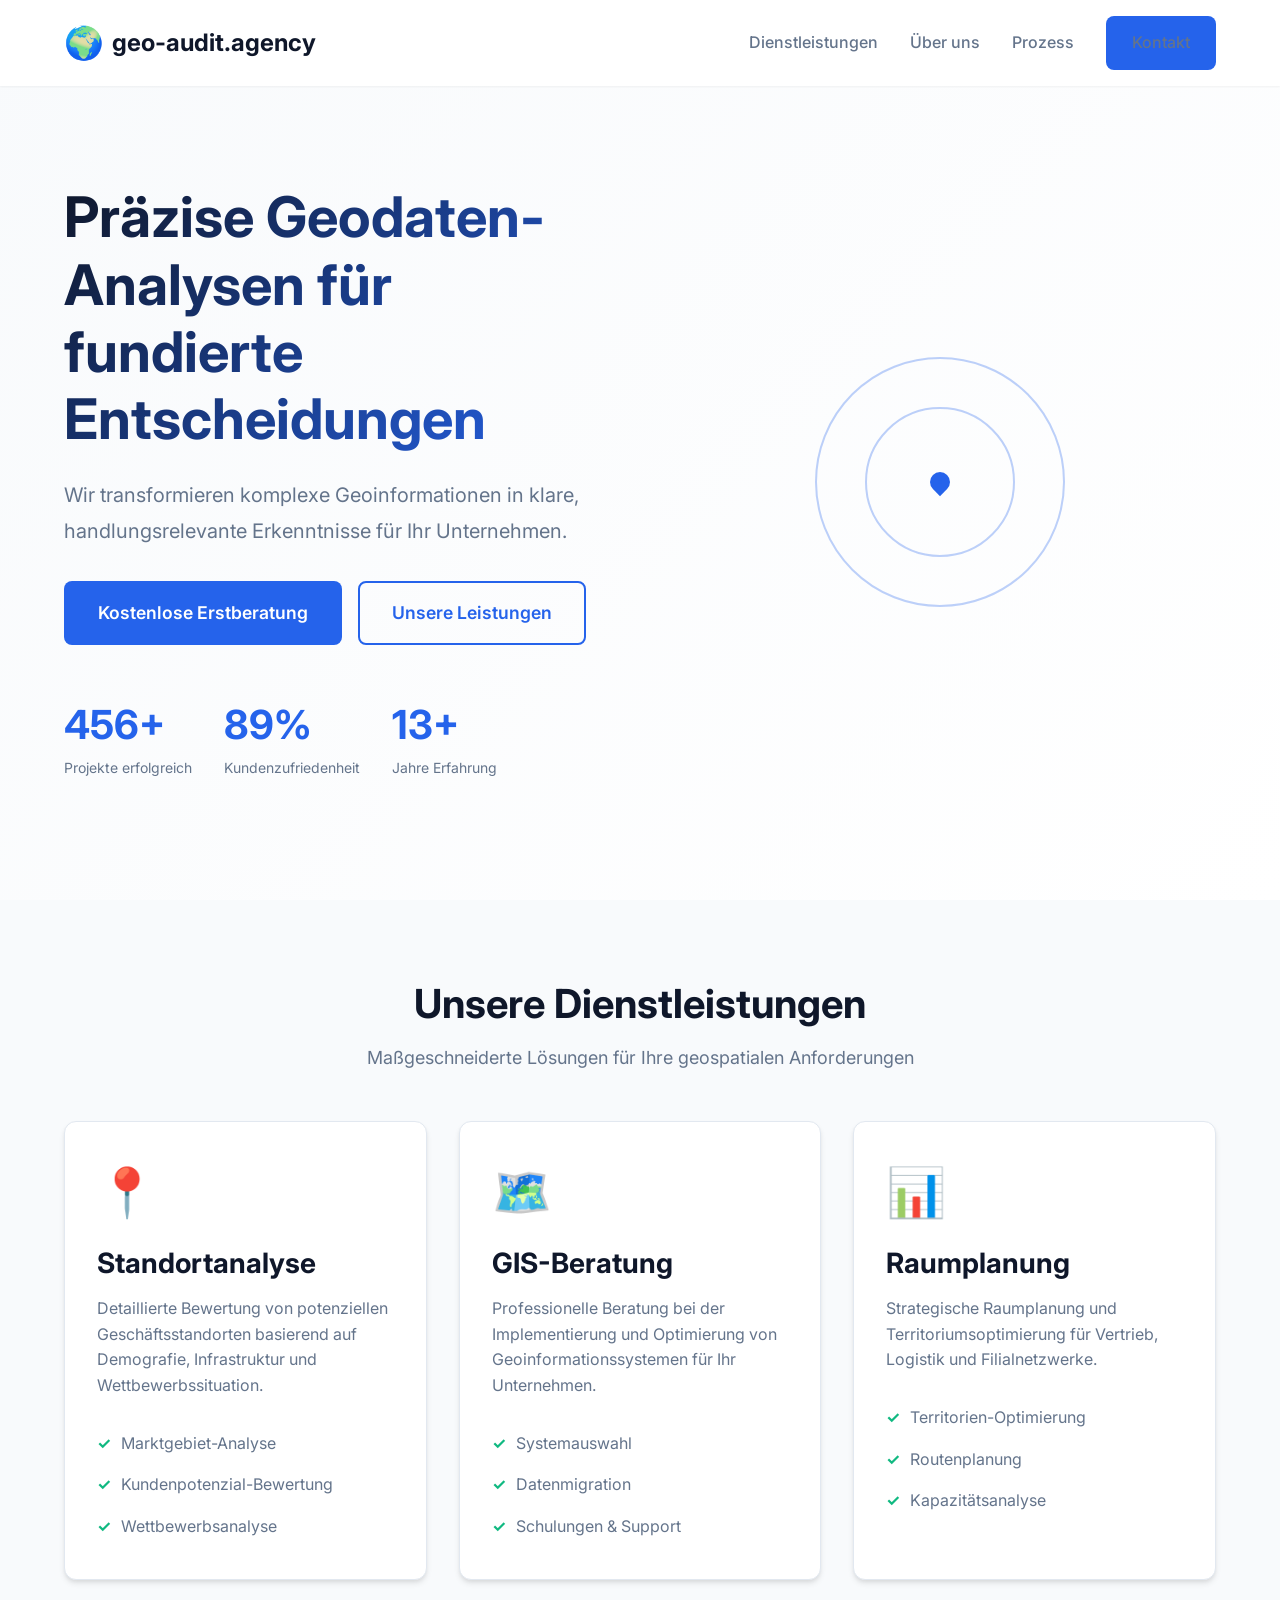
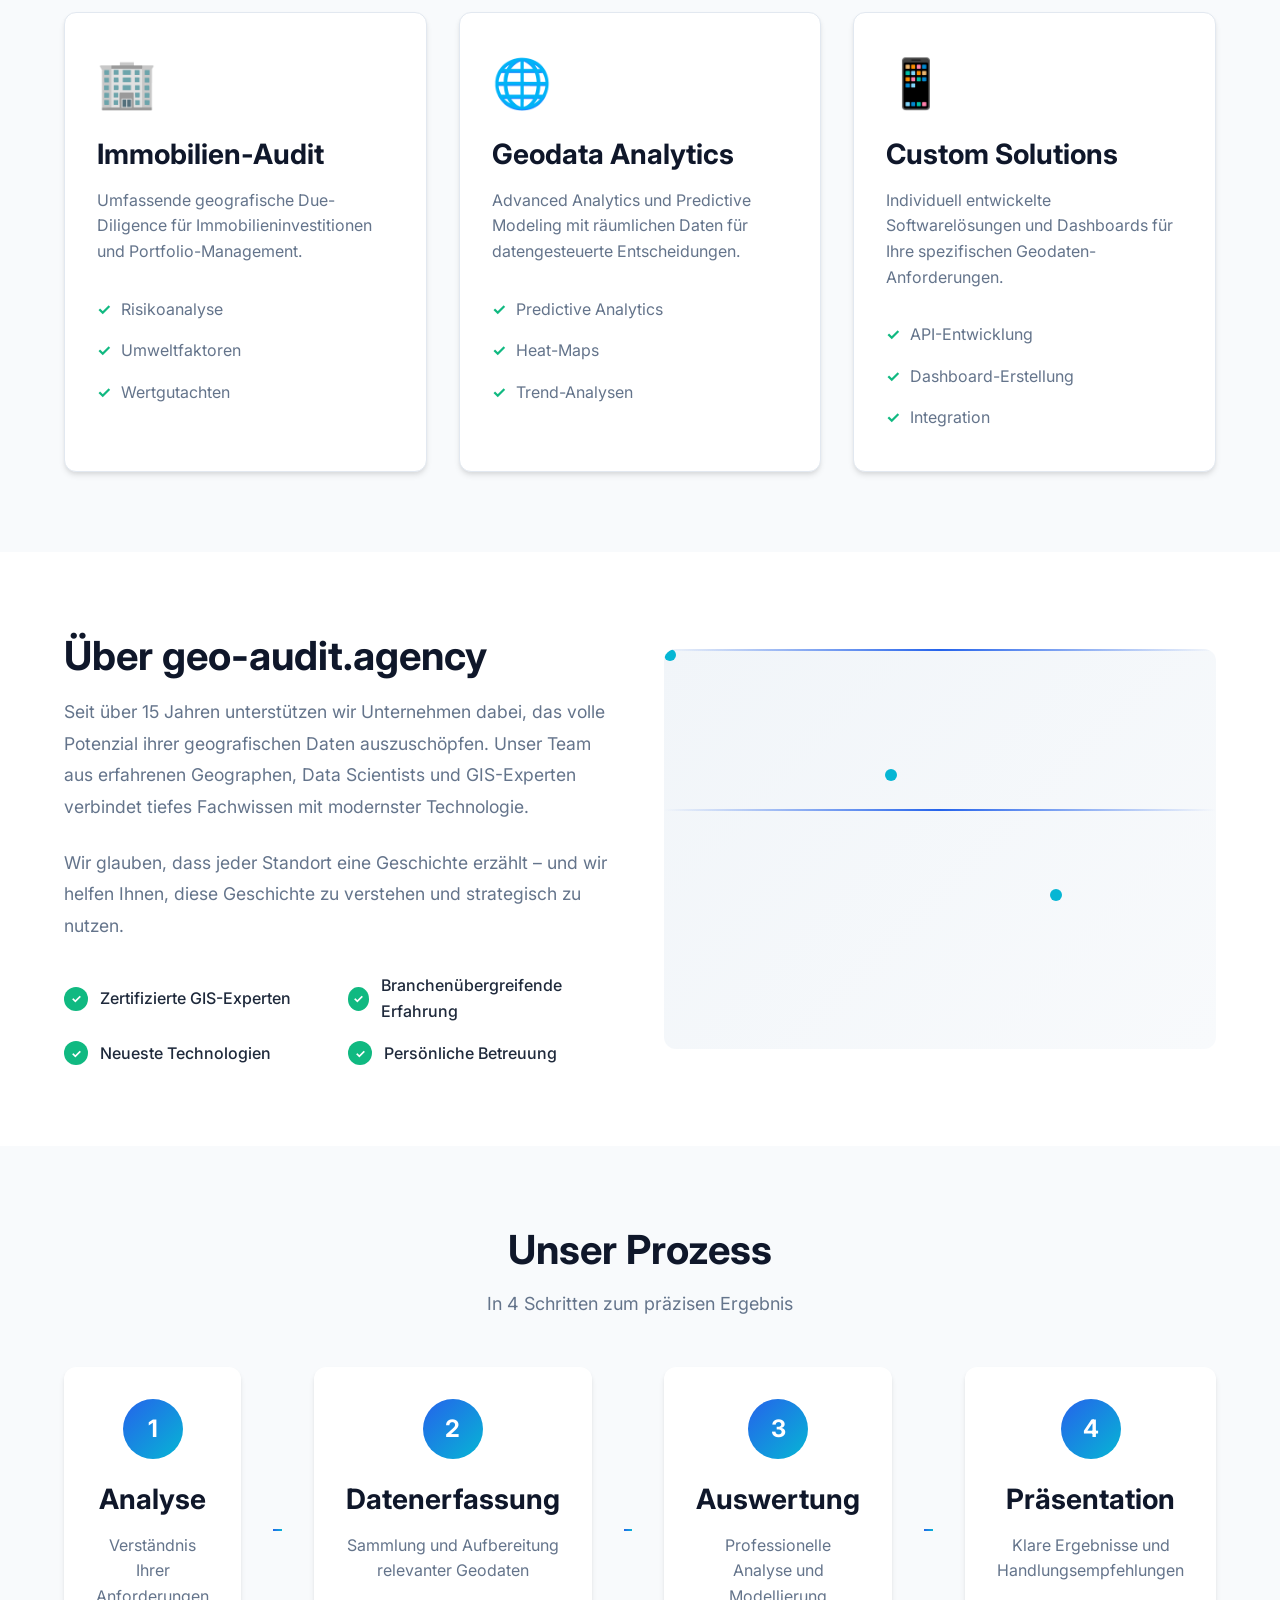
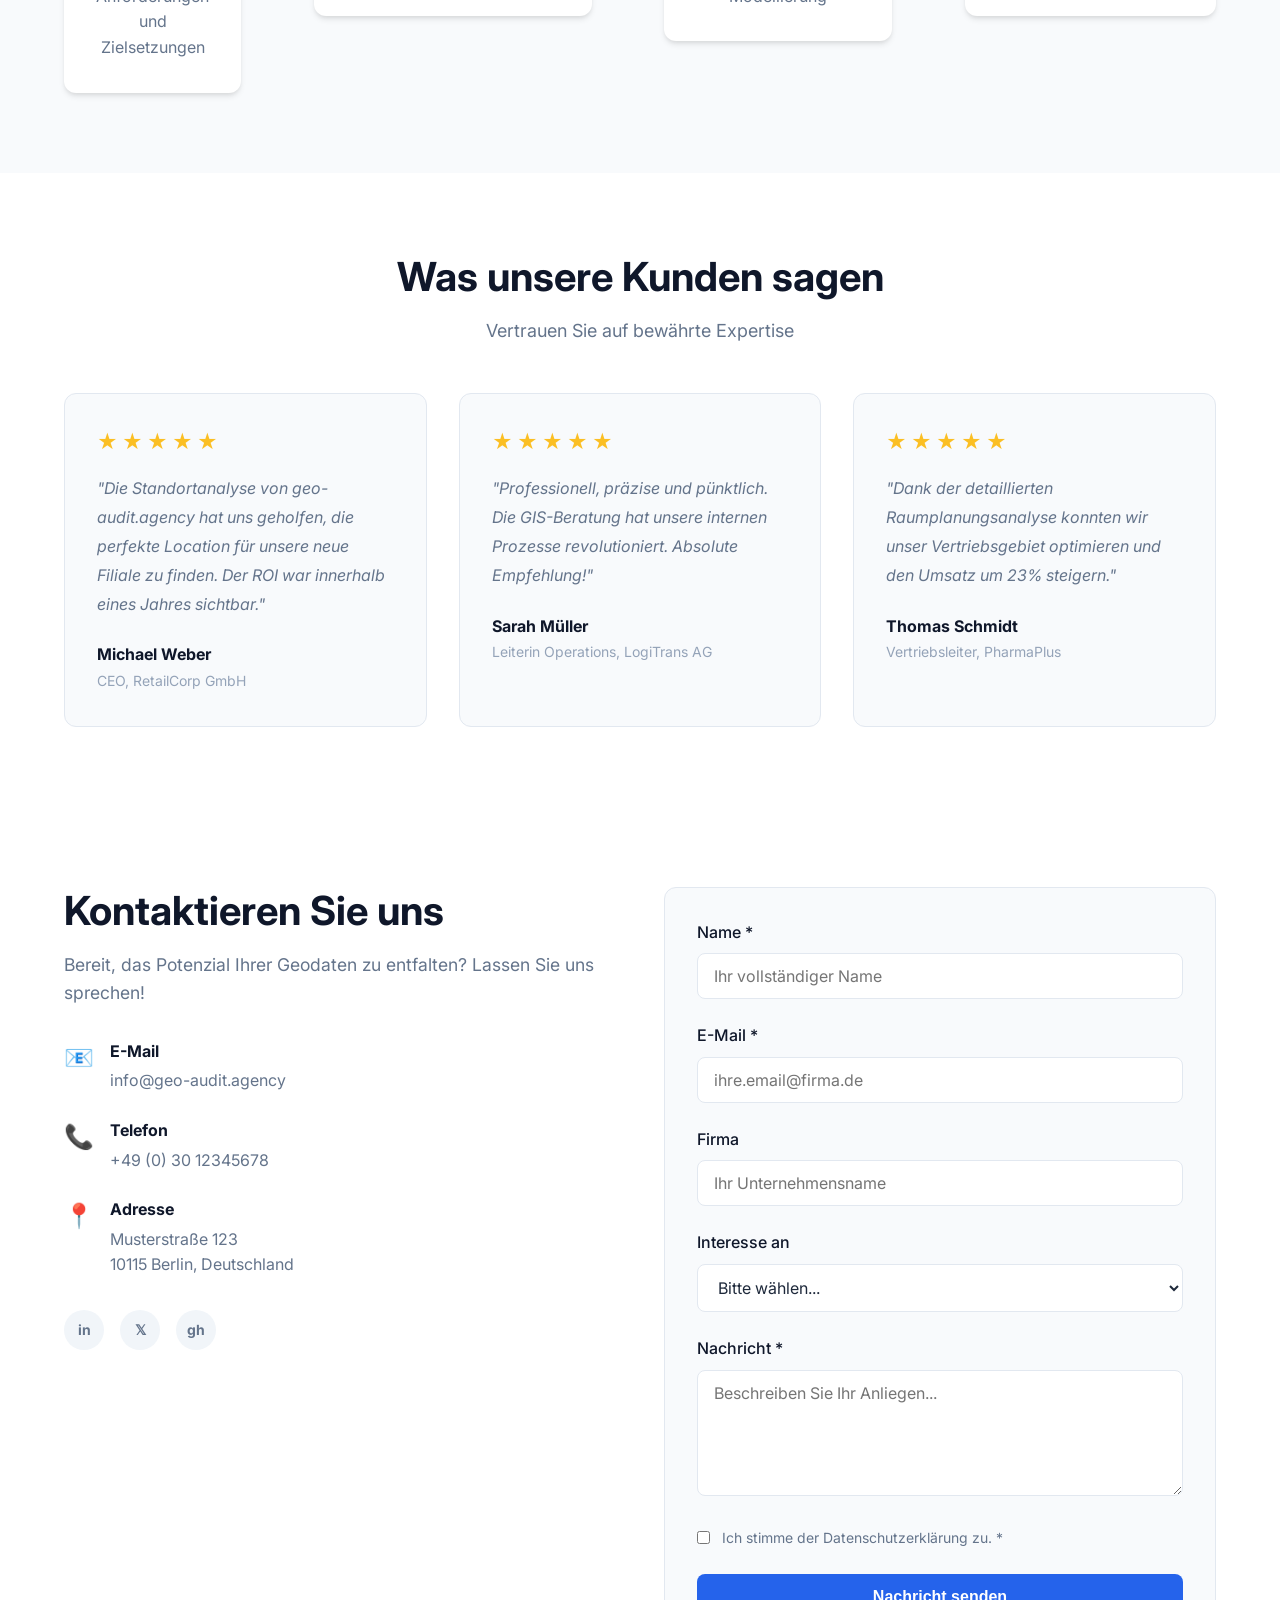
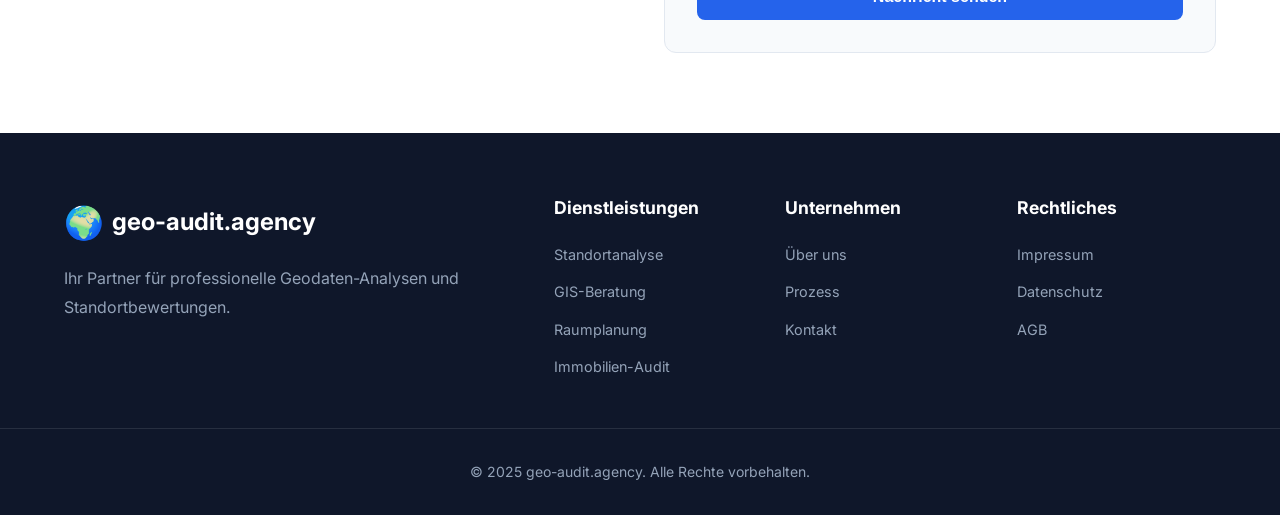
==== index.html @ 19c1c2c3 "**Initial commit for geo-audit.agency website** - Created responsive HTML structure with navigation," ====
<!DOCTYPE html>
<html lang="de">
<head>
    <meta charset="UTF-8">
    <meta name="viewport" content="width=device-width, initial-scale=1.0">
    <meta name="description" content="geo-audit.agency - Professionelle Geodaten-Analysen und Standortbewertungen für Ihr Unternehmen">
    <title>geo-audit.agency | Professionelle Geodaten-Analysen</title>
    <link rel="stylesheet" href="styles.css">
    <link rel="preconnect" href="https://fonts.googleapis.com">
    <link rel="preconnect" href="https://fonts.gstatic.com" crossorigin>
    <link href="https://fonts.googleapis.com/css2?family=Inter:wght@300;400;500;600;700&display=swap" rel="stylesheet">
</head>
<body>
    <!-- Navigation -->
    <nav class="navbar">
        <div class="container nav-container">
            <a href="#" class="logo">
                <span class="logo-icon">🌍</span>
                <span class="logo-text">geo-audit.agency</span>
            </a>
            <ul class="nav-menu">
                <li><a href="#services">Dienstleistungen</a></li>
                <li><a href="#about">Über uns</a></li>
                <li><a href="#process">Prozess</a></li>
                <li><a href="#contact" class="btn-primary">Kontakt</a></li>
            </ul>
            <button class="mobile-menu-btn" aria-label="Menü öffnen">
                <span></span>
                <span></span>
                <span></span>
            </button>
        </div>
    </nav>

    <!-- Hero Section -->
    <section class="hero">
        <div class="container hero-container">
            <div class="hero-content">
                <h1 class="hero-title">Präzise Geodaten-Analysen für fundierte Entscheidungen</h1>
                <p class="hero-subtitle">Wir transformieren komplexe Geoinformationen in klare, handlungsrelevante Erkenntnisse für Ihr Unternehmen.</p>
                <div class="hero-buttons">
                    <a href="#contact" class="btn-primary btn-large">Kostenlose Erstberatung</a>
                    <a href="#services" class="btn-secondary btn-large">Unsere Leistungen</a>
                </div>
                <div class="hero-stats">
                    <div class="stat">
                        <span class="stat-number">500+</span>
                        <span class="stat-label">Projekte erfolgreich</span>
                    </div>
                    <div class="stat">
                        <span class="stat-number">98%</span>
                        <span class="stat-label">Kundenzufriedenheit</span>
                    </div>
                    <div class="stat">
                        <span class="stat-number">15+</span>
                        <span class="stat-label">Jahre Erfahrung</span>
                    </div>
                </div>
            </div>
            <div class="hero-image">
                <div class="map-visual">
                    <div class="map-pin"></div>
                    <div class="map-ring"></div>
                    <div class="map-ring ring-2"></div>
                    <div class="map-ring ring-3"></div>
                </div>
            </div>
        </div>
    </section>

    <!-- Services Section -->
    <section id="services" class="services">
        <div class="container">
            <div class="section-header">
                <h2 class="section-title">Unsere Dienstleistungen</h2>
                <p class="section-subtitle">Maßgeschneiderte Lösungen für Ihre geospatialen Anforderungen</p>
            </div>
            <div class="services-grid">
                <div class="service-card">
                    <div class="service-icon">📍</div>
                    <h3>Standortanalyse</h3>
                    <p>Detaillierte Bewertung von potenziellen Geschäftsstandorten basierend auf Demografie, Infrastruktur und Wettbewerbssituation.</p>
                    <ul class="service-features">
                        <li>Marktgebiet-Analyse</li>
                        <li>Kundenpotenzial-Bewertung</li>
                        <li>Wettbewerbsanalyse</li>
                    </ul>
                </div>
                <div class="service-card">
                    <div class="service-icon">🗺️</div>
                    <h3>GIS-Beratung</h3>
                    <p>Professionelle Beratung bei der Implementierung und Optimierung von Geoinformationssystemen für Ihr Unternehmen.</p>
                    <ul class="service-features">
                        <li>Systemauswahl</li>
                        <li>Datenmigration</li>
                        <li>Schulungen & Support</li>
                    </ul>
                </div>
                <div class="service-card">
                    <div class="service-icon">📊</div>
                    <h3>Raumplanung</h3>
                    <p>Strategische Raumplanung und Territoriumsoptimierung für Vertrieb, Logistik und Filialnetzwerke.</p>
                    <ul class="service-features">
                        <li>Territorien-Optimierung</li>
                        <li>Routenplanung</li>
                        <li>Kapazitätsanalyse</li>
                    </ul>
                </div>
                <div class="service-card">
                    <div class="service-icon">🏢</div>
                    <h3>Immobilien-Audit</h3>
                    <p>Umfassende geografische Due-Diligence für Immobilieninvestitionen und Portfolio-Management.</p>
                    <ul class="service-features">
                        <li>Risikoanalyse</li>
                        <li>Umweltfaktoren</li>
                        <li>Wertgutachten</li>
                    </ul>
                </div>
                <div class="service-card">
                    <div class="service-icon">🌐</div>
                    <h3>Geodata Analytics</h3>
                    <p>Advanced Analytics und Predictive Modeling mit räumlichen Daten für datengesteuerte Entscheidungen.</p>
                    <ul class="service-features">
                        <li>Predictive Analytics</li>
                        <li>Heat-Maps</li>
                        <li>Trend-Analysen</li>
                    </ul>
                </div>
                <div class="service-card">
                    <div class="service-icon">📱</div>
                    <h3>Custom Solutions</h3>
                    <p>Individuell entwickelte Softwarelösungen und Dashboards für Ihre spezifischen Geodaten-Anforderungen.</p>
                    <ul class="service-features">
                        <li>API-Entwicklung</li>
                        <li>Dashboard-Erstellung</li>
                        <li>Integration</li>
                    </ul>
                </div>
            </div>
        </div>
    </section>

    <!-- About Section -->
    <section id="about" class="about">
        <div class="container about-container">
            <div class="about-content">
                <h2 class="section-title">Über geo-audit.agency</h2>
                <p class="about-text">Seit über 15 Jahren unterstützen wir Unternehmen dabei, das volle Potenzial ihrer geografischen Daten auszuschöpfen. Unser Team aus erfahrenen Geographen, Data Scientists und GIS-Experten verbindet tiefes Fachwissen mit modernster Technologie.</p>
                <p class="about-text">Wir glauben, dass jeder Standort eine Geschichte erzählt – und wir helfen Ihnen, diese Geschichte zu verstehen und strategisch zu nutzen.</p>
                <div class="about-highlights">
                    <div class="highlight">
                        <span class="highlight-icon">✓</span>
                        <span>Zertifizierte GIS-Experten</span>
                    </div>
                    <div class="highlight">
                        <span class="highlight-icon">✓</span>
                        <span>Branchenübergreifende Erfahrung</span>
                    </div>
                    <div class="highlight">
                        <span class="highlight-icon">✓</span>
                        <span>Neueste Technologien</span>
                    </div>
                    <div class="highlight">
                        <span class="highlight-icon">✓</span>
                        <span>Persönliche Betreuung</span>
                    </div>
                </div>
            </div>
            <div class="about-image">
                <div class="about-visual">
                    <div class="data-layer"></div>
                    <div class="data-layer layer-2"></div>
                    <div class="data-point"></div>
                    <div class="data-point point-2"></div>
                    <div class="data-point point-3"></div>
                </div>
            </div>
        </div>
    </section>

    <!-- Process Section -->
    <section id="process" class="process">
        <div class="container">
            <div class="section-header">
                <h2 class="section-title">Unser Prozess</h2>
                <p class="section-subtitle">In 4 Schritten zum präzisen Ergebnis</p>
            </div>
            <div class="process-timeline">
                <div class="process-step">
                    <div class="step-number">1</div>
                    <h3>Analyse</h3>
                    <p>Verständnis Ihrer Anforderungen und Zielsetzungen</p>
                </div>
                <div class="process-connector"></div>
                <div class="process-step">
                    <div class="step-number">2</div>
                    <h3>Datenerfassung</h3>
                    <p>Sammlung und Aufbereitung relevanter Geodaten</p>
                </div>
                <div class="process-connector"></div>
                <div class="process-step">
                    <div class="step-number">3</div>
                    <h3>Auswertung</h3>
                    <p>Professionelle Analyse und Modellierung</p>
                </div>
                <div class="process-connector"></div>
                <div class="process-step">
                    <div class="step-number">4</div>
                    <h3>Präsentation</h3>
                    <p>Klare Ergebnisse und Handlungsempfehlungen</p>
                </div>
            </div>
        </div>
    </section>

    <!-- Testimonials Section -->
    <section class="testimonials">
        <div class="container">
            <div class="section-header">
                <h2 class="section-title">Was unsere Kunden sagen</h2>
                <p class="section-subtitle">Vertrauen Sie auf bewährte Expertise</p>
            </div>
            <div class="testimonials-grid">
                <div class="testimonial-card">
                    <div class="testimonial-rating">★★★★★</div>
                    <p class="testimonial-text">"Die Standortanalyse von geo-audit.agency hat uns geholfen, die perfekte Location für unsere neue Filiale zu finden. Der ROI war innerhalb eines Jahres sichtbar."</p>
                    <div class="testimonial-author">
                        <div class="author-info">
                            <strong>Michael Weber</strong>
                            <span>CEO, RetailCorp GmbH</span>
                        </div>
                    </div>
                </div>
                <div class="testimonial-card">
                    <div class="testimonial-rating">★★★★★</div>
                    <p class="testimonial-text">"Professionell, präzise und pünktlich. Die GIS-Beratung hat unsere internen Prozesse revolutioniert. Absolute Empfehlung!"</p>
                    <div class="testimonial-author">
                        <div class="author-info">
                            <strong>Sarah Müller</strong>
                            <span>Leiterin Operations, LogiTrans AG</span>
                        </div>
                    </div>
                </div>
                <div class="testimonial-card">
                    <div class="testimonial-rating">★★★★★</div>
                    <p class="testimonial-text">"Dank der detaillierten Raumplanungsanalyse konnten wir unser Vertriebsgebiet optimieren und den Umsatz um 23% steigern."</p>
                    <div class="testimonial-author">
                        <div class="author-info">
                            <strong>Thomas Schmidt</strong>
                            <span>Vertriebsleiter, PharmaPlus</span>
                        </div>
                    </div>
                </div>
            </div>
        </div>
    </section>

    <!-- Contact Section -->
    <section id="contact" class="contact">
        <div class="container contact-container">
            <div class="contact-info">
                <h2 class="section-title">Kontaktieren Sie uns</h2>
                <p class="contact-intro">Bereit, das Potenzial Ihrer Geodaten zu entfalten? Lassen Sie uns sprechen!</p>
                <div class="contact-details">
                    <div class="contact-item">
                        <span class="contact-icon">📧</span>
                        <div>
                            <strong>E-Mail</strong>
                            <p>info@geo-audit.agency</p>
                        </div>
                    </div>
                    <div class="contact-item">
                        <span class="contact-icon">📞</span>
                        <div>
                            <strong>Telefon</strong>
                            <p>+49 (0) 30 12345678</p>
                        </div>
                    </div>
                    <div class="contact-item">
                        <span class="contact-icon">📍</span>
                        <div>
                            <strong>Adresse</strong>
                            <p>Musterstraße 123<br>10115 Berlin, Deutschland</p>
                        </div>
                    </div>
                </div>
                <div class="social-links">
                    <a href="#" class="social-link" aria-label="LinkedIn">in</a>
                    <a href="#" class="social-link" aria-label="X/Twitter">𝕏</a>
                    <a href="#" class="social-link" aria-label="GitHub">gh</a>
                </div>
            </div>
            <form class="contact-form" id="contactForm">
                <div class="form-group">
                    <label for="name">Name *</label>
                    <input type="text" id="name" name="name" required placeholder="Ihr vollständiger Name">
                </div>
                <div class="form-group">
                    <label for="email">E-Mail *</label>
                    <input type="email" id="email" name="email" required placeholder="ihre.email@firma.de">
                </div>
                <div class="form-group">
                    <label for="company">Firma</label>
                    <input type="text" id="company" name="company" placeholder="Ihr Unternehmensname">
                </div>
                <div class="form-group">
                    <label for="service">Interesse an</label>
                    <select id="service" name="service">
                        <option value="">Bitte wählen...</option>
                        <option value="standortanalyse">Standortanalyse</option>
                        <option value="gis-beratung">GIS-Beratung</option>
                        <option value="raumplanung">Raumplanung</option>
                        <option value="immobilien-audit">Immobilien-Audit</option>
                        <option value="geodata-analytics">Geodata Analytics</option>
                        <option value="custom-solutions">Custom Solutions</option>
                        <option value="sonstiges">Sonstiges</option>
                    </select>
                </div>
                <div class="form-group">
                    <label for="message">Nachricht *</label>
                    <textarea id="message" name="message" rows="5" required placeholder="Beschreiben Sie Ihr Anliegen..."></textarea>
                </div>
                <div class="form-group checkbox-group">
                    <input type="checkbox" id="privacy" name="privacy" required>
                    <label for="privacy">Ich stimme der Datenschutzerklärung zu. *</label>
                </div>
                <button type="submit" class="btn-primary btn-full">Nachricht senden</button>
            </form>
        </div>
    </section>

    <!-- Footer -->
    <footer class="footer">
        <div class="container footer-container">
            <div class="footer-brand">
                <a href="#" class="logo">
                    <span class="logo-icon">🌍</span>
                    <span class="logo-text">geo-audit.agency</span>
                </a>
                <p>Ihr Partner für professionelle Geodaten-Analysen und Standortbewertungen.</p>
            </div>
            <div class="footer-links">
                <div class="footer-column">
                    <h4>Dienstleistungen</h4>
                    <ul>
                        <li><a href="#services">Standortanalyse</a></li>
                        <li><a href="#services">GIS-Beratung</a></li>
                        <li><a href="#services">Raumplanung</a></li>
                        <li><a href="#services">Immobilien-Audit</a></li>
                    </ul>
                </div>
                <div class="footer-column">
                    <h4>Unternehmen</h4>
                    <ul>
                        <li><a href="#about">Über uns</a></li>
                        <li><a href="#process">Prozess</a></li>
                        <li><a href="#contact">Kontakt</a></li>
                    </ul>
                </div>
                <div class="footer-column">
                    <h4>Rechtliches</h4>
                    <ul>
                        <li><a href="#">Impressum</a></li>
                        <li><a href="#">Datenschutz</a></li>
                        <li><a href="#">AGB</a></li>
                    </ul>
                </div>
            </div>
        </div>
        <div class="footer-bottom">
            <div class="container">
                <p>&copy; 2025 geo-audit.agency. Alle Rechte vorbehalten.</p>
            </div>
        </div>
    </footer>

    <script src="script.js"></script>
</body>
</html>
---- styles.css ----
/* CSS Variables */
:root {
    --primary-color: #2563eb;
    --primary-dark: #1d4ed8;
    --secondary-color: #0f172a;
    --accent-color: #06b6d4;
    --text-primary: #1e293b;
    --text-secondary: #64748b;
    --text-light: #94a3b8;
    --bg-primary: #ffffff;
    --bg-secondary: #f8fafc;
    --bg-tertiary: #f1f5f9;
    --border-color: #e2e8f0;
    --success-color: #10b981;
    --shadow-sm: 0 1px 2px 0 rgba(0, 0, 0, 0.05);
    --shadow-md: 0 4px 6px -1px rgba(0, 0, 0, 0.1), 0 2px 4px -1px rgba(0, 0, 0, 0.06);
    --shadow-lg: 0 10px 15px -3px rgba(0, 0, 0, 0.1), 0 4px 6px -2px rgba(0, 0, 0, 0.05);
    --shadow-xl: 0 20px 25px -5px rgba(0, 0, 0, 0.1), 0 10px 10px -5px rgba(0, 0, 0, 0.04);
    --radius-sm: 0.375rem;
    --radius-md: 0.5rem;
    --radius-lg: 0.75rem;
    --radius-xl: 1rem;
    --transition: all 0.3s ease;
}

/* Reset & Base Styles */
* {
    margin: 0;
    padding: 0;
    box-sizing: border-box;
}

html {
    scroll-behavior: smooth;
}

body {
    font-family: 'Inter', -apple-system, BlinkMacSystemFont, 'Segoe UI', Roboto, sans-serif;
    line-height: 1.6;
    color: var(--text-primary);
    background-color: var(--bg-primary);
    overflow-x: hidden;
}

.container {
    max-width: 1200px;
    margin: 0 auto;
    padding: 0 1.5rem;
}

img {
    max-width: 100%;
    height: auto;
    display: block;
}

a {
    text-decoration: none;
    color: inherit;
    transition: var(--transition);
}

ul {
    list-style: none;
}

/* Typography */
h1, h2, h3, h4, h5, h6 {
    font-weight: 700;
    line-height: 1.2;
    color: var(--secondary-color);
}

h1 { font-size: 2.5rem; }
h2 { font-size: 2rem; }
h3 { font-size: 1.5rem; }
h4 { font-size: 1.25rem; }

@media (min-width: 768px) {
    h1 { font-size: 3.5rem; }
    h2 { font-size: 2.5rem; }
    h3 { font-size: 1.75rem; }
}

/* Buttons */
.btn-primary, .btn-secondary {
    display: inline-block;
    padding: 0.75rem 1.5rem;
    border-radius: var(--radius-md);
    font-weight: 600;
    font-size: 1rem;
    cursor: pointer;
    transition: var(--transition);
    border: 2px solid transparent;
    text-align: center;
}

.btn-primary {
    background-color: var(--primary-color);
    color: white;
}

.btn-primary:hover {
    background-color: var(--primary-dark);
    transform: translateY(-2px);
    box-shadow: var(--shadow-md);
}

.btn-secondary {
    background-color: transparent;
    color: var(--primary-color);
    border-color: var(--primary-color);
}

.btn-secondary:hover {
    background-color: var(--primary-color);
    color: white;
    transform: translateY(-2px);
}

.btn-large {
    padding: 1rem 2rem;
    font-size: 1.1rem;
}

.btn-full {
    width: 100%;
}

/* Navigation */
.navbar {
    position: fixed;
    top: 0;
    left: 0;
    right: 0;
    background-color: rgba(255, 255, 255, 0.95);
    backdrop-filter: blur(10px);
    box-shadow: var(--shadow-sm);
    z-index: 1000;
    padding: 1rem 0;
}

.nav-container {
    display: flex;
    justify-content: space-between;
    align-items: center;
}

.logo {
    display: flex;
    align-items: center;
    gap: 0.5rem;
    font-size: 1.5rem;
    font-weight: 700;
    color: var(--secondary-color);
}

.logo-icon {
    font-size: 2rem;
}

.nav-menu {
    display: flex;
    align-items: center;
    gap: 2rem;
}

.nav-menu a {
    font-weight: 500;
    color: var(--text-secondary);
    position: relative;
}

.nav-menu a:not(.btn-primary):hover {
    color: var(--primary-color);
}

.nav-menu a:not(.btn-primary)::after {
    content: '';
    position: absolute;
    bottom: -5px;
    left: 0;
    width: 0;
    height: 2px;
    background-color: var(--primary-color);
    transition: var(--transition);
}

.nav-menu a:not(.btn-primary):hover::after {
    width: 100%;
}

.mobile-menu-btn {
    display: none;
    flex-direction: column;
    gap: 5px;
    background: none;
    border: none;
    cursor: pointer;
    padding: 0.5rem;
}

.mobile-menu-btn span {
    width: 25px;
    height: 3px;
    background-color: var(--secondary-color);
    border-radius: 2px;
    transition: var(--transition);
}

/* Hero Section */
.hero {
    padding: 8rem 0 4rem;
    background: linear-gradient(135deg, var(--bg-secondary) 0%, var(--bg-primary) 100%);
    min-height: 100vh;
    display: flex;
    align-items: center;
}

.hero-container {
    display: grid;
    grid-template-columns: 1fr;
    gap: 3rem;
    align-items: center;
}

@media (min-width: 992px) {
    .hero-container {
        grid-template-columns: 1fr 1fr;
    }
}

.hero-title {
    margin-bottom: 1.5rem;
    background: linear-gradient(135deg, var(--secondary-color) 0%, var(--primary-color) 100%);
    -webkit-background-clip: text;
    -webkit-text-fill-color: transparent;
    background-clip: text;
}

.hero-subtitle {
    font-size: 1.25rem;
    color: var(--text-secondary);
    margin-bottom: 2rem;
    line-height: 1.8;
}

.hero-buttons {
    display: flex;
    flex-wrap: wrap;
    gap: 1rem;
    margin-bottom: 3rem;
}

.hero-stats {
    display: flex;
    gap: 2rem;
    flex-wrap: wrap;
}

.stat {
    display: flex;
    flex-direction: column;
}

.stat-number {
    font-size: 2.5rem;
    font-weight: 700;
    color: var(--primary-color);
}

.stat-label {
    font-size: 0.875rem;
    color: var(--text-secondary);
}

.hero-image {
    display: flex;
    justify-content: center;
    align-items: center;
}

.map-visual {
    position: relative;
    width: 400px;
    height: 400px;
}

.map-pin {
    position: absolute;
    top: 50%;
    left: 50%;
    transform: translate(-50%, -50%);
    width: 20px;
    height: 20px;
    background-color: var(--primary-color);
    border-radius: 50% 50% 50% 0;
    transform: translate(-50%, -50%) rotate(-45deg);
    animation: pulse 2s infinite;
}

.map-ring {
    position: absolute;
    top: 50%;
    left: 50%;
    transform: translate(-50%, -50%);
    border: 2px solid var(--primary-color);
    border-radius: 50%;
    opacity: 0.3;
    animation: ripple 2s infinite;
}

.map-ring.ring-2 {
    width: 150px;
    height: 150px;
    animation-delay: 0.5s;
}

.map-ring.ring-3 {
    width: 250px;
    height: 250px;
    animation-delay: 1s;
}

@keyframes pulse {
    0%, 100% {
        transform: translate(-50%, -50%) rotate(-45deg) scale(1);
    }
    50% {
        transform: translate(-50%, -50%) rotate(-45deg) scale(1.1);
    }
}

@keyframes ripple {
    0% {
        width: 0;
        height: 0;
        opacity: 0.5;
    }
    100% {
        width: 300px;
        height: 300px;
        opacity: 0;
    }
}

/* Section Styles */
section {
    padding: 5rem 0;
}

.section-header {
    text-align: center;
    margin-bottom: 3rem;
}

.section-title {
    margin-bottom: 1rem;
}

.section-subtitle {
    font-size: 1.125rem;
    color: var(--text-secondary);
    max-width: 600px;
    margin: 0 auto;
}

/* Services Section */
.services {
    background-color: var(--bg-secondary);
}

.services-grid {
    display: grid;
    grid-template-columns: 1fr;
    gap: 2rem;
}

@media (min-width: 768px) {
    .services-grid {
        grid-template-columns: repeat(2, 1fr);
    }
}

@media (min-width: 1024px) {
    .services-grid {
        grid-template-columns: repeat(3, 1fr);
    }
}

.service-card {
    background: var(--bg-primary);
    padding: 2rem;
    border-radius: var(--radius-lg);
    box-shadow: var(--shadow-md);
    transition: var(--transition);
    border: 1px solid var(--border-color);
}

.service-card:hover {
    transform: translateY(-5px);
    box-shadow: var(--shadow-xl);
    border-color: var(--primary-color);
}

.service-icon {
    font-size: 3rem;
    margin-bottom: 1rem;
}

.service-card h3 {
    margin-bottom: 1rem;
    color: var(--secondary-color);
}

.service-card > p {
    color: var(--text-secondary);
    margin-bottom: 1.5rem;
}

.service-features {
    list-style: none;
}

.service-features li {
    padding: 0.5rem 0;
    color: var(--text-secondary);
    position: relative;
    padding-left: 1.5rem;
}

.service-features li::before {
    content: '✓';
    position: absolute;
    left: 0;
    color: var(--success-color);
    font-weight: 700;
}

/* About Section */
.about-container {
    display: grid;
    grid-template-columns: 1fr;
    gap: 3rem;
    align-items: center;
}

@media (min-width: 992px) {
    .about-container {
        grid-template-columns: 1fr 1fr;
    }
}

.about-text {
    color: var(--text-secondary);
    margin-bottom: 1.5rem;
    font-size: 1.1rem;
    line-height: 1.8;
}

.about-highlights {
    display: grid;
    grid-template-columns: 1fr;
    gap: 1rem;
    margin-top: 2rem;
}

@media (min-width: 768px) {
    .about-highlights {
        grid-template-columns: repeat(2, 1fr);
    }
}

.highlight {
    display: flex;
    align-items: center;
    gap: 0.75rem;
    color: var(--text-primary);
    font-weight: 500;
}

.highlight-icon {
    display: flex;
    align-items: center;
    justify-content: center;
    width: 24px;
    height: 24px;
    background-color: var(--success-color);
    color: white;
    border-radius: 50%;
    font-size: 0.75rem;
    font-weight: 700;
}

.about-visual {
    position: relative;
    width: 100%;
    height: 400px;
    background: linear-gradient(135deg, var(--bg-tertiary) 0%, var(--bg-secondary) 100%);
    border-radius: var(--radius-lg);
    overflow: hidden;
}

.data-layer {
    position: absolute;
    width: 100%;
    height: 2px;
    background: linear-gradient(90deg, transparent, var(--primary-color), transparent);
    animation: scan 3s infinite;
}

.data-layer.layer-2 {
    top: 40%;
    animation-delay: 1s;
}

.data-point {
    position: absolute;
    width: 12px;
    height: 12px;
    background-color: var(--accent-color);
    border-radius: 50%;
    animation: blink 2s infinite;
}

.data-point.point-2 {
    top: 30%;
    left: 40%;
    animation-delay: 0.5s;
}

.data-point.point-3 {
    top: 60%;
    left: 70%;
    animation-delay: 1s;
}

@keyframes scan {
    0% {
        top: 0;
        opacity: 0;
    }
    50% {
        opacity: 1;
    }
    100% {
        top: 100%;
        opacity: 0;
    }
}

@keyframes blink {
    0%, 100% {
        opacity: 1;
        transform: scale(1);
    }
    50% {
        opacity: 0.5;
        transform: scale(1.2);
    }
}

/* Process Section */
.process {
    background-color: var(--bg-secondary);
}

.process-timeline {
    display: flex;
    flex-direction: column;
    gap: 2rem;
    position: relative;
}

@media (min-width: 768px) {
    .process-timeline {
        flex-direction: row;
        justify-content: space-between;
        align-items: flex-start;
    }
}

.process-step {
    flex: 1;
    text-align: center;
    padding: 2rem;
    background: var(--bg-primary);
    border-radius: var(--radius-lg);
    box-shadow: var(--shadow-md);
    position: relative;
    z-index: 1;
}

.step-number {
    display: flex;
    align-items: center;
    justify-content: center;
    width: 60px;
    height: 60px;
    margin: 0 auto 1.5rem;
    background: linear-gradient(135deg, var(--primary-color) 0%, var(--accent-color) 100%);
    color: white;
    font-size: 1.5rem;
    font-weight: 700;
    border-radius: 50%;
}

.process-step h3 {
    margin-bottom: 1rem;
}

.process-step p {
    color: var(--text-secondary);
}

.process-connector {
    display: none;
    width: 100px;
    height: 2px;
    background: linear-gradient(90deg, var(--primary-color), var(--accent-color));
    align-self: center;
}

@media (min-width: 768px) {
    .process-connector {
        display: block;
    }
}

/* Testimonials Section */
.testimonials-grid {
    display: grid;
    grid-template-columns: 1fr;
    gap: 2rem;
}

@media (min-width: 768px) {
    .testimonials-grid {
        grid-template-columns: repeat(3, 1fr);
    }
}

.testimonial-card {
    background: var(--bg-secondary);
    padding: 2rem;
    border-radius: var(--radius-lg);
    border: 1px solid var(--border-color);
}

.testimonial-rating {
    color: #fbbf24;
    font-size: 1.25rem;
    margin-bottom: 1rem;
    letter-spacing: 0.25rem;
}

.testimonial-text {
    color: var(--text-secondary);
    font-style: italic;
    margin-bottom: 1.5rem;
    line-height: 1.8;
}

.testimonial-author {
    display: flex;
    align-items: center;
    gap: 1rem;
}

.author-info strong {
    display: block;
    color: var(--secondary-color);
}

.author-info span {
    font-size: 0.875rem;
    color: var(--text-light);
}

/* Contact Section */
.contact-container {
    display: grid;
    grid-template-columns: 1fr;
    gap: 3rem;
}

@media (min-width: 992px) {
    .contact-container {
        grid-template-columns: 1fr 1fr;
    }
}

.contact-intro {
    color: var(--text-secondary);
    font-size: 1.1rem;
    margin-bottom: 2rem;
}

.contact-details {
    display: flex;
    flex-direction: column;
    gap: 1.5rem;
    margin-bottom: 2rem;
}

.contact-item {
    display: flex;
    align-items: flex-start;
    gap: 1rem;
}

.contact-icon {
    font-size: 1.5rem;
}

.contact-item strong {
    display: block;
    color: var(--secondary-color);
    margin-bottom: 0.25rem;
}

.contact-item p {
    color: var(--text-secondary);
}

.social-links {
    display: flex;
    gap: 1rem;
}

.social-link {
    display: flex;
    align-items: center;
    justify-content: center;
    width: 40px;
    height: 40px;
    background-color: var(--bg-tertiary);
    border-radius: 50%;
    color: var(--text-secondary);
    font-weight: 700;
    font-size: 0.875rem;
    transition: var(--transition);
}

.social-link:hover {
    background-color: var(--primary-color);
    color: white;
    transform: translateY(-2px);
}

/* Contact Form */
.contact-form {
    background: var(--bg-secondary);
    padding: 2rem;
    border-radius: var(--radius-lg);
    border: 1px solid var(--border-color);
}

.form-group {
    margin-bottom: 1.5rem;
}

.form-group label {
    display: block;
    margin-bottom: 0.5rem;
    font-weight: 500;
    color: var(--secondary-color);
}

.form-group input,
.form-group select,
.form-group textarea {
    width: 100%;
    padding: 0.75rem 1rem;
    border: 1px solid var(--border-color);
    border-radius: var(--radius-md);
    font-family: inherit;
    font-size: 1rem;
    color: var(--text-primary);
    background-color: var(--bg-primary);
    transition: var(--transition);
}

.form-group input:focus,
.form-group select:focus,
.form-group textarea:focus {
    outline: none;
    border-color: var(--primary-color);
    box-shadow: 0 0 0 3px rgba(37, 99, 235, 0.1);
}

.form-group textarea {
    resize: vertical;
    min-height: 120px;
}

.checkbox-group {
    display: flex;
    align-items: flex-start;
    gap: 0.75rem;
}

.checkbox-group input[type="checkbox"] {
    width: auto;
    margin-top: 0.25rem;
}

.checkbox-group label {
    margin-bottom: 0;
    font-weight: 400;
    font-size: 0.875rem;
    color: var(--text-secondary);
}

/* Footer */
.footer {
    background-color: var(--secondary-color);
    color: white;
    padding: 4rem 0 2rem;
}

.footer-container {
    display: grid;
    grid-template-columns: 1fr;
    gap: 3rem;
    margin-bottom: 3rem;
}

@media (min-width: 768px) {
    .footer-container {
        grid-template-columns: 2fr 3fr;
    }
}

.footer-brand .logo {
    color: white;
    margin-bottom: 1rem;
}

.footer-brand p {
    color: var(--text-light);
    line-height: 1.8;
}

.footer-links {
    display: grid;
    grid-template-columns: repeat(2, 1fr);
    gap: 2rem;
}

@media (min-width: 768px) {
    .footer-links {
        grid-template-columns: repeat(3, 1fr);
    }
}

.footer-column h4 {
    color: white;
    margin-bottom: 1.5rem;
    font-size: 1.1rem;
}

.footer-column ul {
    display: flex;
    flex-direction: column;
    gap: 0.75rem;
}

.footer-column a {
    color: var(--text-light);
    font-size: 0.9rem;
}

.footer-column a:hover {
    color: white;
}

.footer-bottom {
    border-top: 1px solid rgba(255, 255, 255, 0.1);
    padding-top: 2rem;
    text-align: center;
}

.footer-bottom p {
    color: var(--text-light);
    font-size: 0.875rem;
}

/* Mobile Responsiveness */
@media (max-width: 768px) {
    .mobile-menu-btn {
        display: flex;
    }

    .nav-menu {
        position: fixed;
        top: 70px;
        left: 0;
        right: 0;
        background: white;
        flex-direction: column;
        padding: 2rem;
        box-shadow: var(--shadow-lg);
        transform: translateY(-100%);
        opacity: 0;
        visibility: hidden;
        transition: var(--transition);
    }

    .nav-menu.active {
        transform: translateY(0);
        opacity: 1;
        visibility: visible;
    }

    .hero {
        padding: 6rem 0 3rem;
    }

    .hero-title {
        font-size: 2rem;
    }

    .hero-stats {
        gap: 1rem;
    }

    .stat-number {
        font-size: 2rem;
    }

    section {
        padding: 3rem 0;
    }

    .map-visual {
        width: 300px;
        height: 300px;
    }

    .process-connector {
        display: none;
    }
}

/* Utility Classes */
.sr-only {
    position: absolute;
    width: 1px;
    height: 1px;
    padding: 0;
    margin: -1px;
    overflow: hidden;
    clip: rect(0, 0, 0, 0);
    white-space: nowrap;
    border: 0;
}

/* Smooth Scroll Offset for Fixed Header */
@media (prefers-reduced-motion: reduce) {
    html {
        scroll-behavior: auto;
    }
    
    * {
        animation-duration: 0.01ms !important;
        animation-iteration-count: 1 !important;
        transition-duration: 0.01ms !important;
    }
}
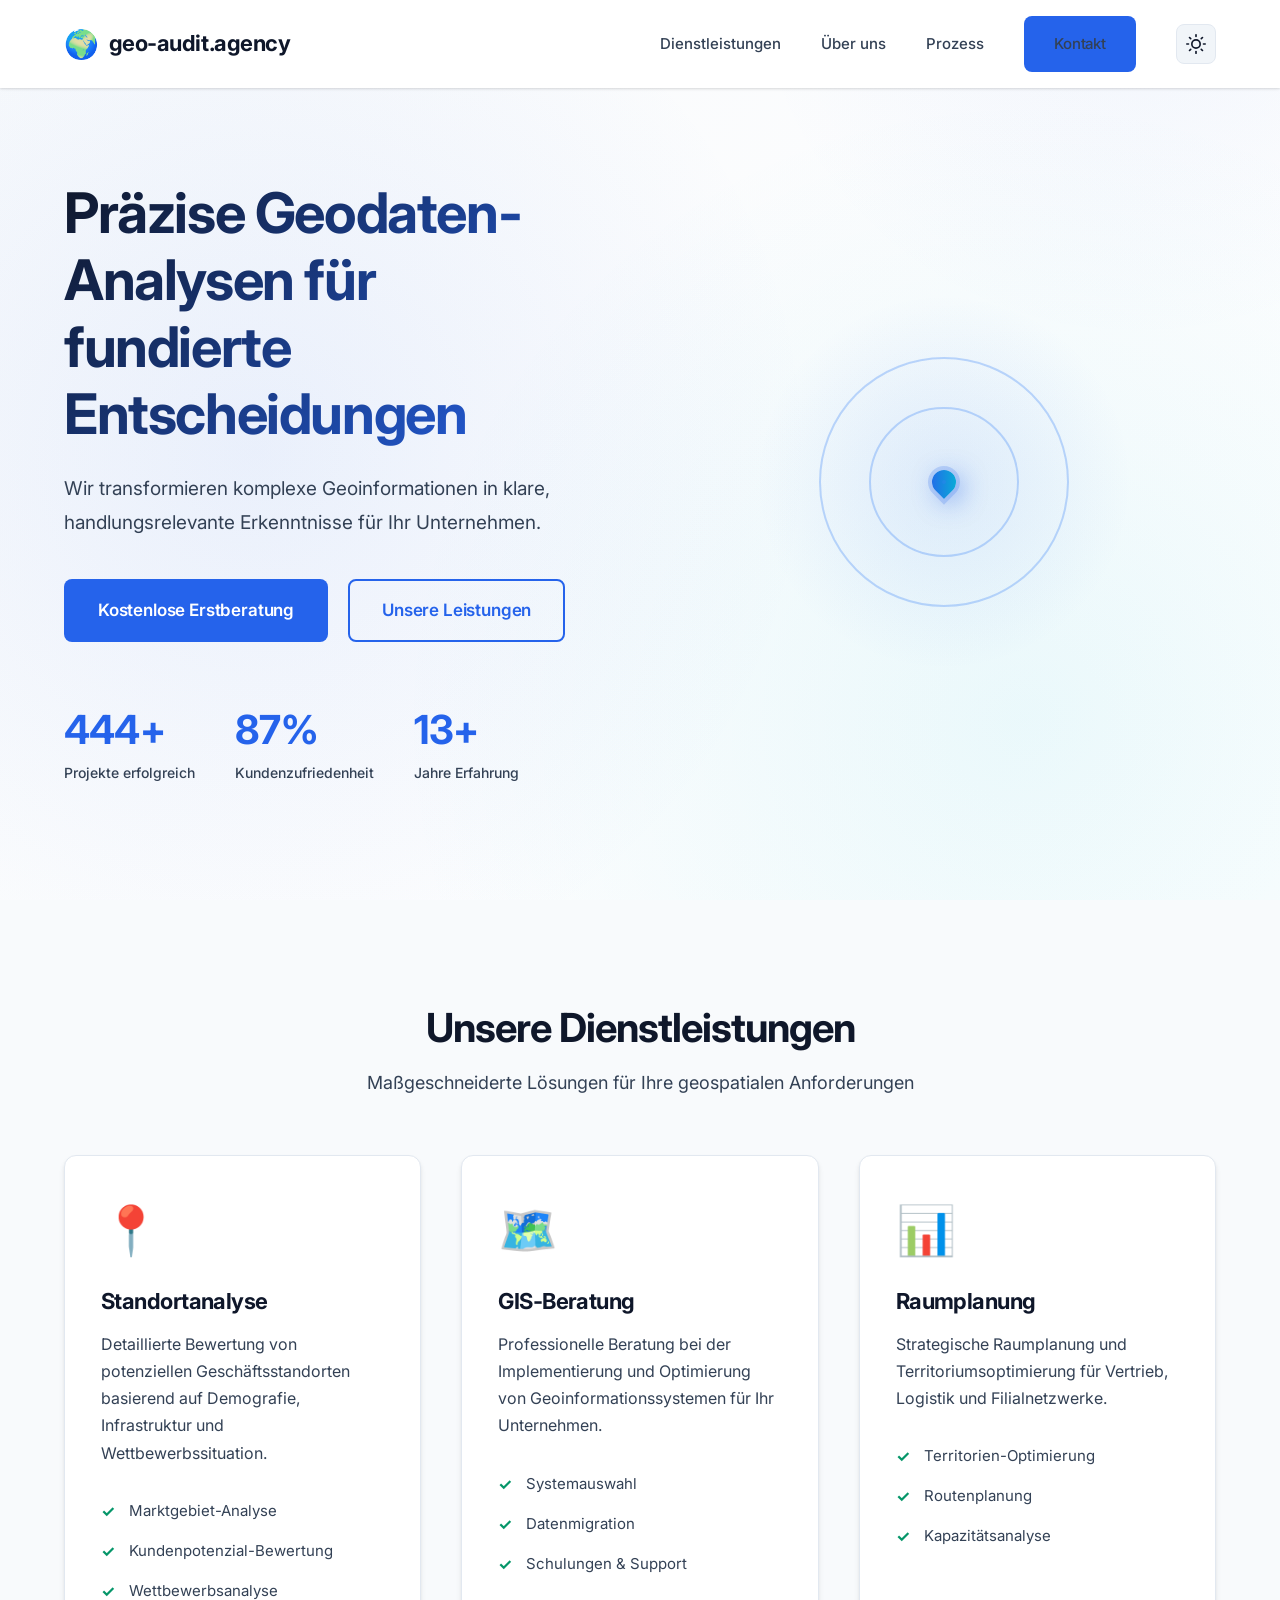
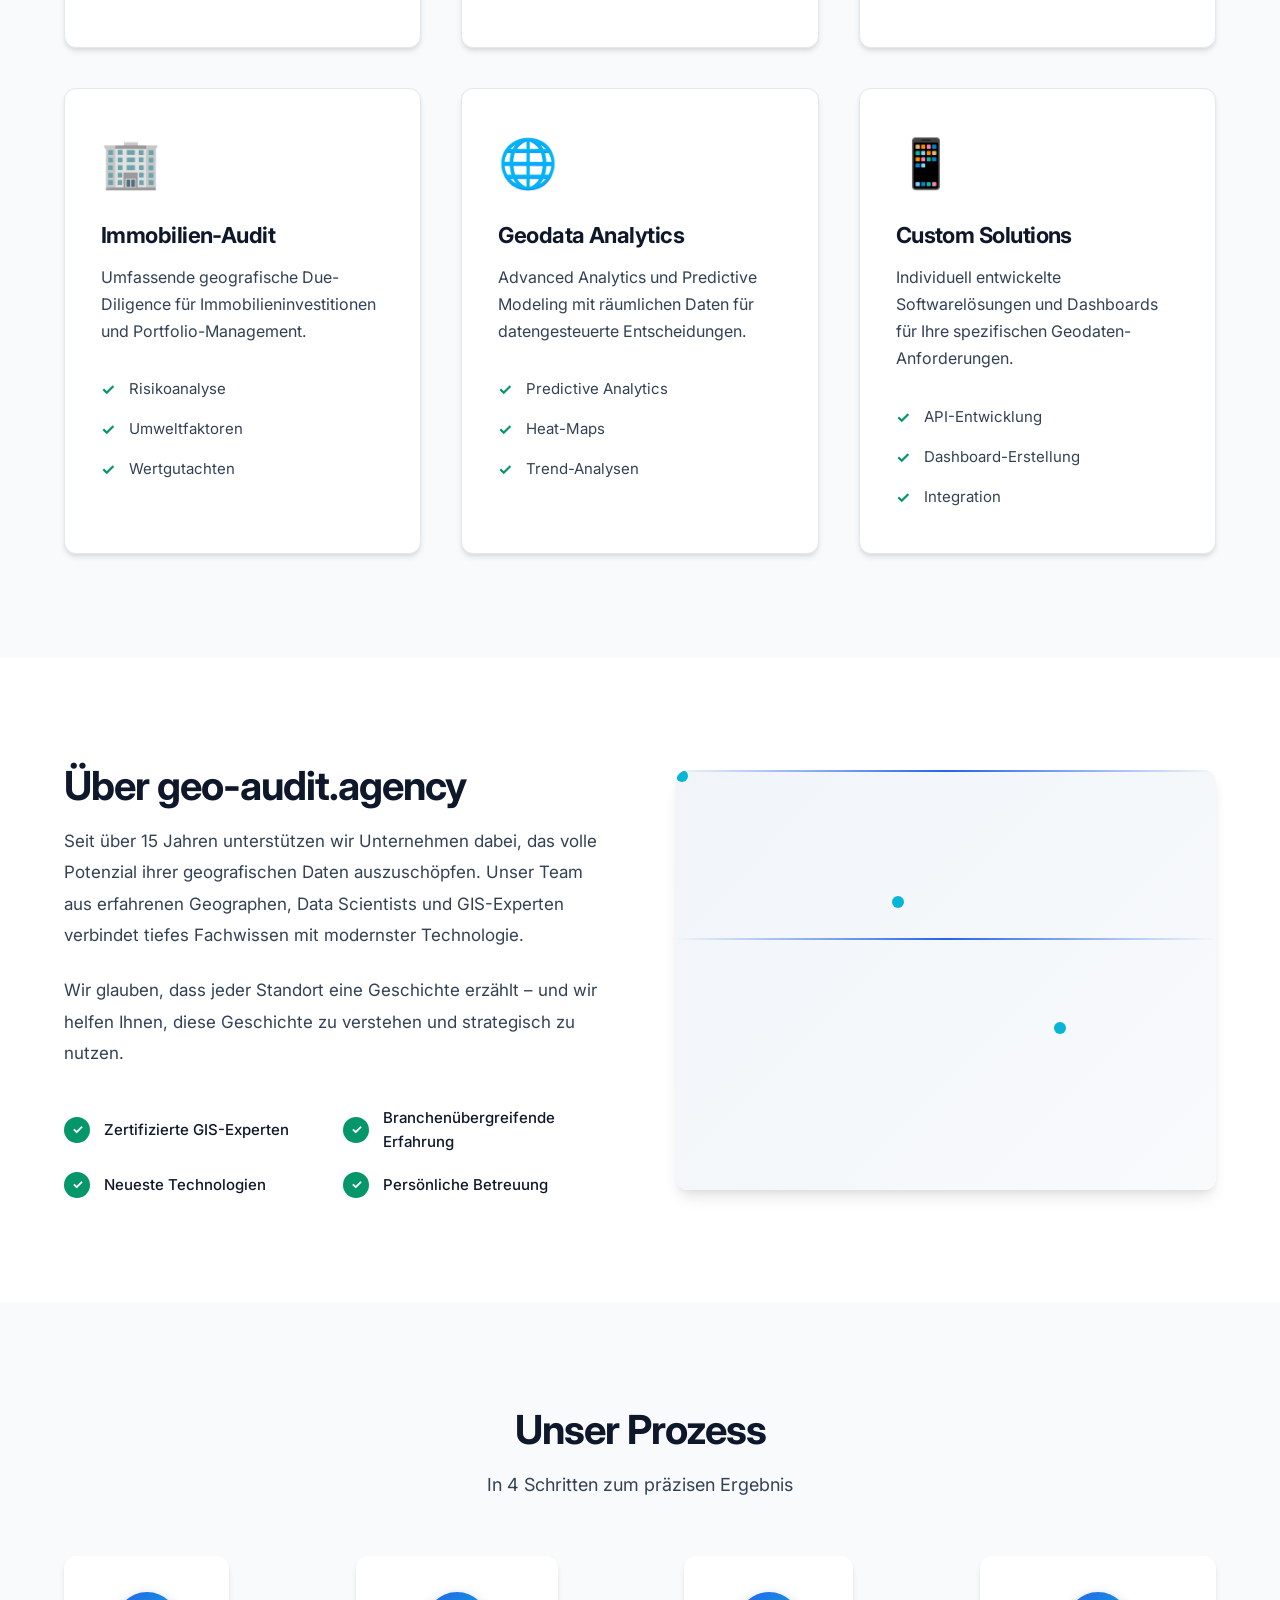
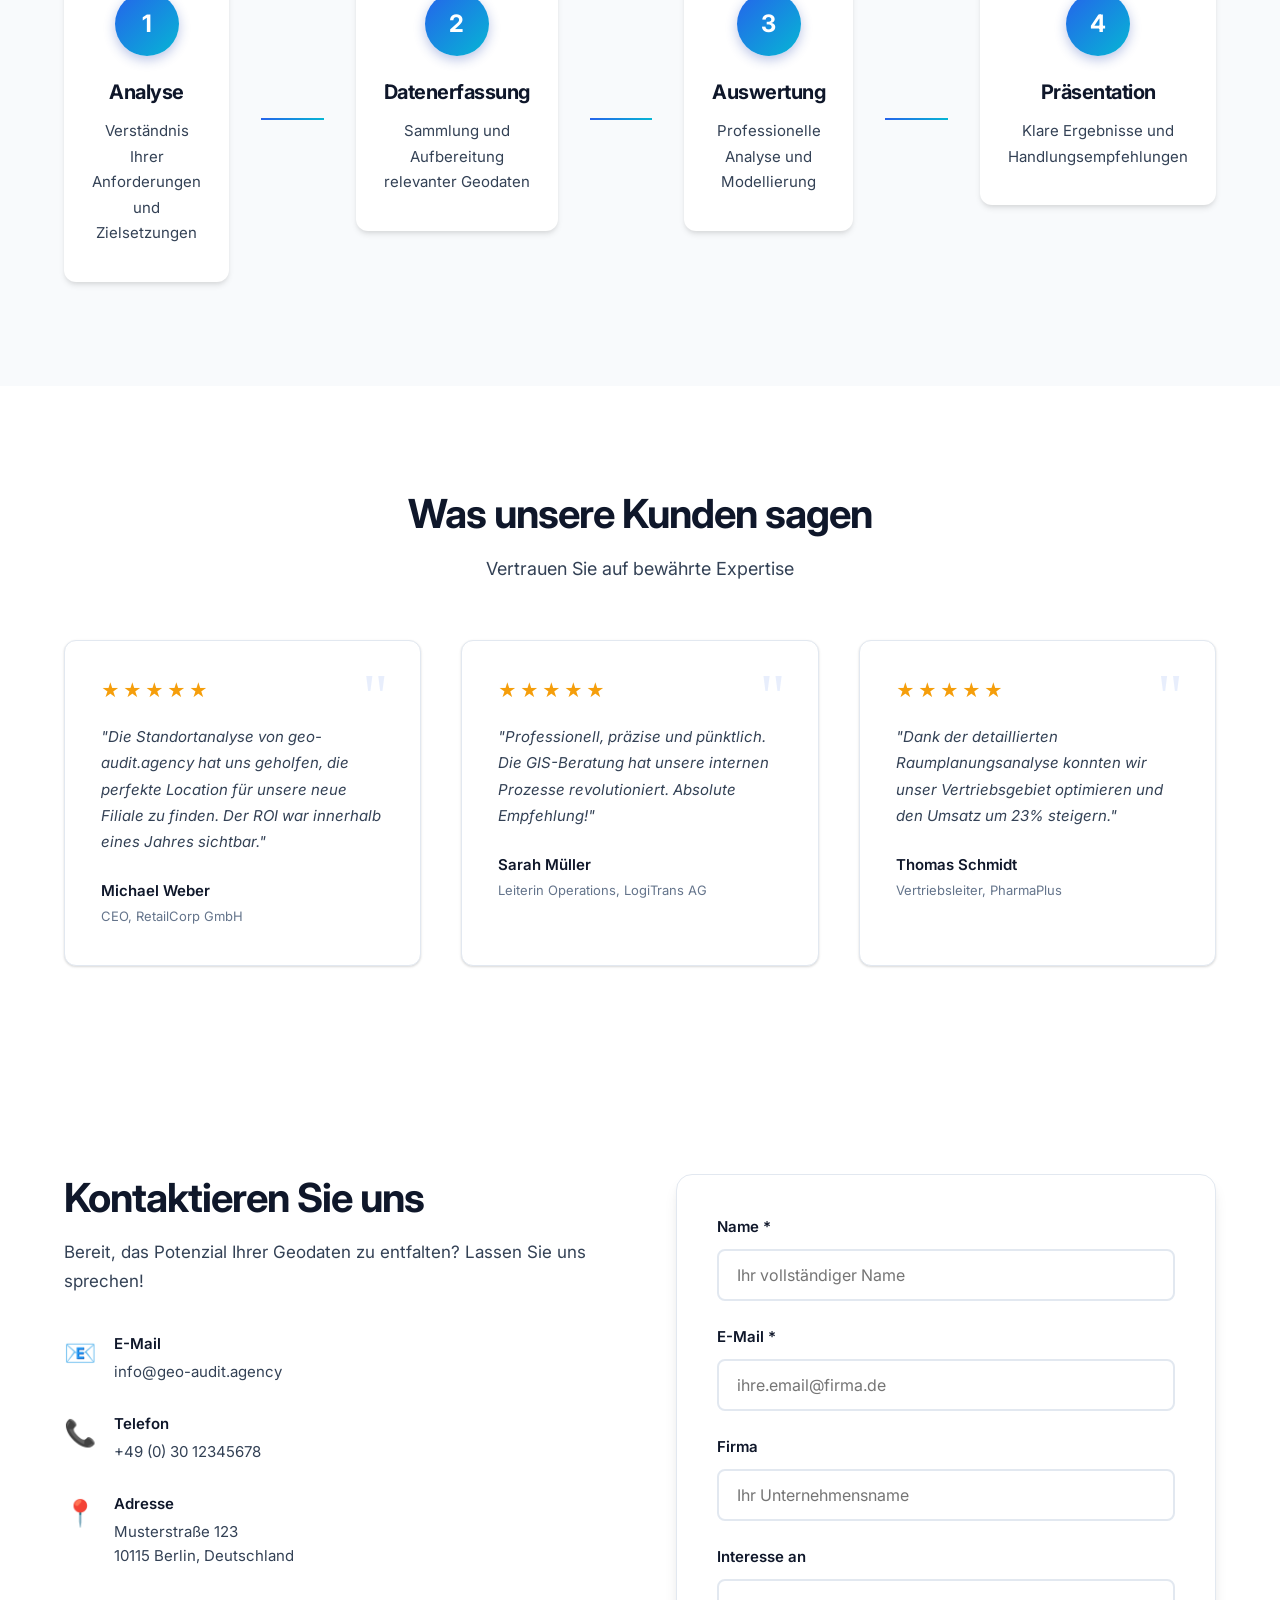
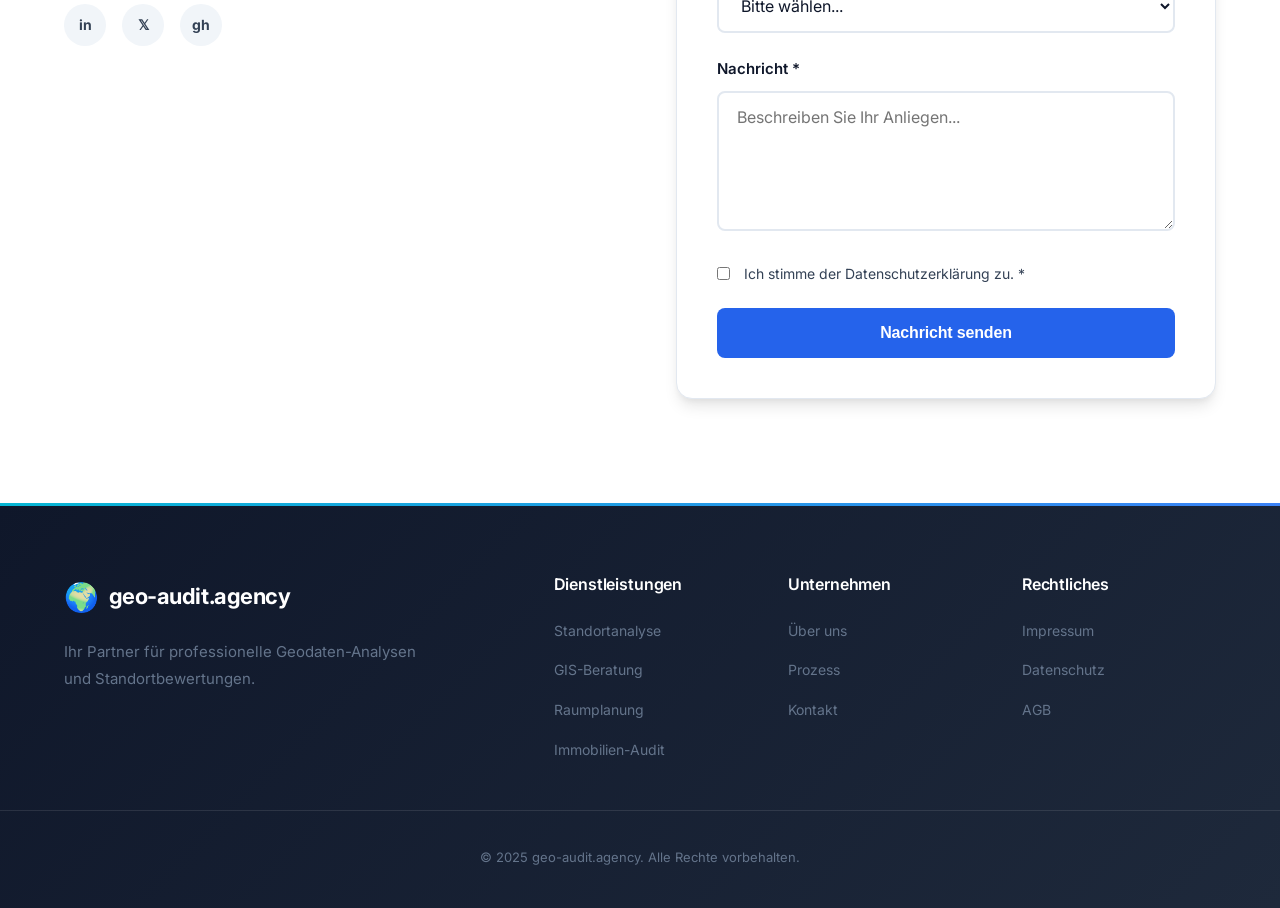
==== commit a8752420: "update branch" ====
--- a/index.html
+++ b/index.html
@@ -23,6 +23,12 @@
                 <li><a href="#about">Über uns</a></li>
                 <li><a href="#process">Prozess</a></li>
                 <li><a href="#contact" class="btn-primary">Kontakt</a></li>
+                <li>
+                    <button class="theme-toggle" id="themeToggle" aria-label="Dark Mode umschalten">
+                        <svg class="sun-icon" xmlns="http://www.w3.org/2000/svg" width="20" height="20" viewBox="0 0 24 24" fill="none" stroke="currentColor" stroke-width="2" stroke-linecap="round" stroke-linejoin="round"><circle cx="12" cy="12" r="5"></circle><line x1="12" y1="1" x2="12" y2="3"></line><line x1="12" y1="21" x2="12" y2="23"></line><line x1="4.22" y1="4.22" x2="5.64" y2="5.64"></line><line x1="18.36" y1="18.36" x2="19.78" y2="19.78"></line><line x1="1" y1="12" x2="3" y2="12"></line><line x1="21" y1="12" x2="23" y2="12"></line><line x1="4.22" y1="19.78" x2="5.64" y2="18.36"></line><line x1="18.36" y1="5.64" x2="19.78" y2="4.22"></line></svg>
+                        <svg class="moon-icon" xmlns="http://www.w3.org/2000/svg" width="20" height="20" viewBox="0 0 24 24" fill="none" stroke="currentColor" stroke-width="2" stroke-linecap="round" stroke-linejoin="round"><path d="M21 12.79A9 9 0 1 1 11.21 3 7 7 0 0 0 21 12.79z"></path></svg>
+                    </button>
+                </li>
             </ul>
             <button class="mobile-menu-btn" aria-label="Menü öffnen">
                 <span></span>
--- a/styles.css
+++ b/styles.css
@@ -1,26 +1,57 @@
-/* CSS Variables */
+/* CSS Variables - Light Mode (Default) */
 :root {
     --primary-color: #2563eb;
     --primary-dark: #1d4ed8;
+    --primary-light: #3b82f6;
     --secondary-color: #0f172a;
     --accent-color: #06b6d4;
-    --text-primary: #1e293b;
-    --text-secondary: #64748b;
-    --text-light: #94a3b8;
+    --accent-gradient: linear-gradient(135deg, #06b6d4 0%, #3b82f6 100%);
+    --text-primary: #0f172a;
+    --text-secondary: #334155;
+    --text-light: #64748b;
     --bg-primary: #ffffff;
     --bg-secondary: #f8fafc;
     --bg-tertiary: #f1f5f9;
+    --bg-card: #ffffff;
     --border-color: #e2e8f0;
-    --success-color: #10b981;
-    --shadow-sm: 0 1px 2px 0 rgba(0, 0, 0, 0.05);
+    --success-color: #059669;
+    --error-color: #dc2626;
+    --shadow-sm: 0 1px 3px 0 rgba(0, 0, 0, 0.1), 0 1px 2px 0 rgba(0, 0, 0, 0.06);
     --shadow-md: 0 4px 6px -1px rgba(0, 0, 0, 0.1), 0 2px 4px -1px rgba(0, 0, 0, 0.06);
     --shadow-lg: 0 10px 15px -3px rgba(0, 0, 0, 0.1), 0 4px 6px -2px rgba(0, 0, 0, 0.05);
     --shadow-xl: 0 20px 25px -5px rgba(0, 0, 0, 0.1), 0 10px 10px -5px rgba(0, 0, 0, 0.04);
+    --shadow-glow: 0 0 40px rgba(37, 99, 235, 0.15);
     --radius-sm: 0.375rem;
     --radius-md: 0.5rem;
     --radius-lg: 0.75rem;
     --radius-xl: 1rem;
-    --transition: all 0.3s ease;
+    --radius-2xl: 1.5rem;
+    --transition: all 0.3s cubic-bezier(0.4, 0, 0.2, 1);
+}
+
+/* Dark Mode Variables */
+[data-theme="dark"] {
+    --primary-color: #3b82f6;
+    --primary-dark: #2563eb;
+    --primary-light: #60a5fa;
+    --secondary-color: #f8fafc;
+    --accent-color: #22d3ee;
+    --accent-gradient: linear-gradient(135deg, #22d3ee 0%, #3b82f6 100%);
+    --text-primary: #f8fafc;
+    --text-secondary: #cbd5e1;
+    --text-light: #94a3b8;
+    --bg-primary: #0f172a;
+    --bg-secondary: #1e293b;
+    --bg-tertiary: #334155;
+    --bg-card: #1e293b;
+    --border-color: #334155;
+    --success-color: #10b981;
+    --error-color: #ef4444;
+    --shadow-sm: 0 1px 3px 0 rgba(0, 0, 0, 0.3), 0 1px 2px 0 rgba(0, 0, 0, 0.2);
+    --shadow-md: 0 4px 6px -1px rgba(0, 0, 0, 0.3), 0 2px 4px -1px rgba(0, 0, 0, 0.2);
+    --shadow-lg: 0 10px 15px -3px rgba(0, 0, 0, 0.4), 0 4px 6px -2px rgba(0, 0, 0, 0.3);
+    --shadow-xl: 0 20px 25px -5px rgba(0, 0, 0, 0.5), 0 10px 10px -5px rgba(0, 0, 0, 0.4);
+    --shadow-glow: 0 0 40px rgba(59, 130, 246, 0.25);
 }
 
 /* Reset & Base Styles */
@@ -40,6 +71,12 @@
     color: var(--text-primary);
     background-color: var(--bg-primary);
     overflow-x: hidden;
+    transition: background-color 0.3s ease, color 0.3s ease;
+}
+
+/* Smooth transitions for theme switching */
+* {
+    transition: background-color 0.3s ease, color 0.3s ease, border-color 0.3s ease, box-shadow 0.3s ease;
 }
 
 .container {
@@ -69,6 +106,7 @@
     font-weight: 700;
     line-height: 1.2;
     color: var(--secondary-color);
+    letter-spacing: -0.025em;
 }
 
 h1 { font-size: 2.5rem; }
@@ -77,15 +115,20 @@
 h4 { font-size: 1.25rem; }
 
 @media (min-width: 768px) {
+    h1 { font-size: 3rem; }
+    h2 { font-size: 2.25rem; }
+    h3 { font-size: 1.5rem; }
+}
+
+@media (min-width: 1024px) {
     h1 { font-size: 3.5rem; }
     h2 { font-size: 2.5rem; }
-    h3 { font-size: 1.75rem; }
 }
 
 /* Buttons */
 .btn-primary, .btn-secondary {
     display: inline-block;
-    padding: 0.75rem 1.5rem;
+    padding: 0.875rem 1.75rem;
     border-radius: var(--radius-md);
     font-weight: 600;
     font-size: 1rem;
@@ -93,6 +136,7 @@
     transition: var(--transition);
     border: 2px solid transparent;
     text-align: center;
+    letter-spacing: -0.01em;
 }
 
 .btn-primary {
@@ -103,7 +147,7 @@
 .btn-primary:hover {
     background-color: var(--primary-dark);
     transform: translateY(-2px);
-    box-shadow: var(--shadow-md);
+    box-shadow: var(--shadow-lg);
 }
 
 .btn-secondary {
@@ -116,11 +160,12 @@
     background-color: var(--primary-color);
     color: white;
     transform: translateY(-2px);
+    box-shadow: var(--shadow-md);
 }
 
 .btn-large {
     padding: 1rem 2rem;
-    font-size: 1.1rem;
+    font-size: 1.0625rem;
 }
 
 .btn-full {
@@ -134,10 +179,16 @@
     left: 0;
     right: 0;
     background-color: rgba(255, 255, 255, 0.95);
-    backdrop-filter: blur(10px);
+    backdrop-filter: blur(16px) saturate(180%);
+    -webkit-backdrop-filter: blur(16px) saturate(180%);
     box-shadow: var(--shadow-sm);
     z-index: 1000;
     padding: 1rem 0;
+    transition: var(--transition);
+}
+
+[data-theme="dark"] .navbar {
+    background-color: rgba(15, 23, 42, 0.95);
 }
 
 .nav-container {
@@ -149,26 +200,68 @@
 .logo {
     display: flex;
     align-items: center;
-    gap: 0.5rem;
-    font-size: 1.5rem;
+    gap: 0.625rem;
+    font-size: 1.375rem;
     font-weight: 700;
     color: var(--secondary-color);
+    letter-spacing: -0.02em;
 }
 
 .logo-icon {
-    font-size: 2rem;
+    font-size: 1.75rem;
 }
 
 .nav-menu {
     display: flex;
     align-items: center;
-    gap: 2rem;
+    gap: 2.5rem;
+}
+
+/* Theme Toggle Button */
+.theme-toggle {
+    display: flex;
+    align-items: center;
+    justify-content: center;
+    width: 40px;
+    height: 40px;
+    border-radius: var(--radius-md);
+    background: var(--bg-tertiary);
+    border: 1px solid var(--border-color);
+    cursor: pointer;
+    transition: var(--transition);
+    color: var(--text-primary);
+    padding: 0;
+}
+
+.theme-toggle:hover {
+    background: var(--primary-color);
+    color: white;
+    border-color: var(--primary-color);
+    transform: translateY(-2px);
+    box-shadow: var(--shadow-md);
+}
+
+.theme-toggle .sun-icon {
+    display: block;
+}
+
+.theme-toggle .moon-icon {
+    display: none;
+}
+
+[data-theme="dark"] .theme-toggle .sun-icon {
+    display: none;
+}
+
+[data-theme="dark"] .theme-toggle .moon-icon {
+    display: block;
 }
 
 .nav-menu a {
     font-weight: 500;
     color: var(--text-secondary);
     position: relative;
+    font-size: 0.9375rem;
 }
 
 .nav-menu a:not(.btn-primary):hover {
@@ -198,35 +291,58 @@
     border: none;
     cursor: pointer;
     padding: 0.5rem;
+    z-index: 1001;
 }
 
 .mobile-menu-btn span {
-    width: 25px;
-    height: 3px;
+    width: 24px;
+    height: 2px;
     background-color: var(--secondary-color);
     border-radius: 2px;
     transition: var(--transition);
 }
 
+/* Dark mode mobile menu button */
+[data-theme="dark"] .mobile-menu-btn span {
+    background-color: #f8fafc;
+}
+
 /* Hero Section */
 .hero {
-    padding: 8rem 0 4rem;
-    background: linear-gradient(135deg, var(--bg-secondary) 0%, var(--bg-primary) 100%);
+    padding: 9rem 0 5rem;
+    background: 
+        radial-gradient(circle at 20% 50%, rgba(37, 99, 235, 0.08) 0%, transparent 50%),
+        radial-gradient(circle at 80% 80%, rgba(6, 182, 212, 0.08) 0%, transparent 50%),
+        linear-gradient(135deg, var(--bg-secondary) 0%, var(--bg-primary) 100%);
     min-height: 100vh;
     display: flex;
     align-items: center;
+    position: relative;
+    overflow: hidden;
+}
+
+.hero::after {
+    content: '';
+    position: absolute;
+    top: -50%;
+    right: -20%;
+    width: 800px;
+    height: 800px;
+    background: radial-gradient(circle, rgba(37, 99, 235, 0.05) 0%, transparent 70%);
+    pointer-events: none;
 }
 
 .hero-container {
     display: grid;
     grid-template-columns: 1fr;
-    gap: 3rem;
+    gap: 3.5rem;
     align-items: center;
 }
 
 @media (min-width: 992px) {
     .hero-container {
         grid-template-columns: 1fr 1fr;
+        gap: 4rem;
     }
 }
 
@@ -239,22 +355,23 @@
 }
 
 .hero-subtitle {
-    font-size: 1.25rem;
+    font-size: 1.1875rem;
     color: var(--text-secondary);
-    margin-bottom: 2rem;
-    line-height: 1.8;
+    margin-bottom: 2.5rem;
+    line-height: 1.75;
+    max-width: 540px;
 }
 
 .hero-buttons {
     display: flex;
     flex-wrap: wrap;
-    gap: 1rem;
-    margin-bottom: 3rem;
+    gap: 1.25rem;
+    margin-bottom: 3.5rem;
 }
 
 .hero-stats {
     display: flex;
-    gap: 2rem;
+    gap: 2.5rem;
     flex-wrap: wrap;
 }
 
@@ -267,11 +384,13 @@
     font-size: 2.5rem;
     font-weight: 700;
     color: var(--primary-color);
+    letter-spacing: -0.02em;
 }
 
 .stat-label {
     font-size: 0.875rem;
     color: var(--text-secondary);
+    font-weight: 500;
 }
 
 .hero-image {
@@ -282,21 +401,23 @@
 
 .map-visual {
     position: relative;
-    width: 400px;
-    height: 400px;
+    width: 380px;
+    height: 380px;
+    background: radial-gradient(circle, rgba(37, 99, 235, 0.1) 0%, transparent 70%);
+    border-radius: 50%;
 }
 
 .map-pin {
     position: absolute;
     top: 50%;
     left: 50%;
-    transform: translate(-50%, -50%);
-    width: 20px;
-    height: 20px;
-    background-color: var(--primary-color);
+    transform: translate(-50%, -50%) rotate(-45deg);
+    width: 24px;
+    height: 24px;
+    background: linear-gradient(135deg, var(--primary-color) 0%, var(--accent-color) 100%);
     border-radius: 50% 50% 50% 0;
-    transform: translate(-50%, -50%) rotate(-45deg);
     animation: pulse 2s infinite;
+    box-shadow: 0 8px 24px rgba(37, 99, 235, 0.5), 0 0 0 4px rgba(37, 99, 235, 0.2);
 }
 
 .map-ring {
@@ -304,7 +425,7 @@
     top: 50%;
     left: 50%;
     transform: translate(-50%, -50%);
-    border: 2px solid var(--primary-color);
+    border: 2px solid var(--primary-light);
     border-radius: 50%;
     opacity: 0.3;
     animation: ripple 2s infinite;
@@ -346,12 +467,18 @@
 
 /* Section Styles */
 section {
-    padding: 5rem 0;
+    padding: 5.5rem 0;
+}
+
+@media (min-width: 768px) {
+    section {
+        padding: 6.5rem 0;
+    }
 }
 
 .section-header {
     text-align: center;
-    margin-bottom: 3rem;
+    margin-bottom: 3.5rem;
 }
 
 .section-title {
@@ -363,6 +490,7 @@
     color: var(--text-secondary);
     max-width: 600px;
     margin: 0 auto;
+    line-height: 1.7;
 }
 
 /* Services Section */
@@ -379,43 +507,66 @@
 @media (min-width: 768px) {
     .services-grid {
         grid-template-columns: repeat(2, 1fr);
+        gap: 2.5rem;
     }
 }
 
 @media (min-width: 1024px) {
     .services-grid {
         grid-template-columns: repeat(3, 1fr);
+        gap: 2.5rem;
     }
 }
 
 .service-card {
-    background: var(--bg-primary);
-    padding: 2rem;
+    background: var(--bg-card);
+    padding: 2.25rem;
     border-radius: var(--radius-lg);
     box-shadow: var(--shadow-md);
     transition: var(--transition);
     border: 1px solid var(--border-color);
+    position: relative;
+    overflow: hidden;
+}
+
+.service-card::before {
+    content: '';
+    position: absolute;
+    top: 0;
+    left: 0;
+    right: 0;
+    height: 3px;
+    background: var(--accent-gradient);
+    opacity: 0;
+    transition: var(--transition);
 }
 
 .service-card:hover {
-    transform: translateY(-5px);
-    box-shadow: var(--shadow-xl);
-    border-color: var(--primary-color);
+    transform: translateY(-8px);
+    box-shadow: var(--shadow-xl), var(--shadow-glow);
+    border-color: rgba(37, 99, 235, 0.3);
+}
+
+.service-card:hover::before {
+    opacity: 1;
 }
 
 .service-icon {
     font-size: 3rem;
-    margin-bottom: 1rem;
+    margin-bottom: 1.25rem;
+    display: inline-block;
 }
 
 .service-card h3 {
     margin-bottom: 1rem;
     color: var(--secondary-color);
+    font-size: 1.375rem;
 }
 
 .service-card > p {
     color: var(--text-secondary);
     margin-bottom: 1.5rem;
+    line-height: 1.7;
 }
 
 .service-features {
@@ -426,7 +577,8 @@
     padding: 0.5rem 0;
     color: var(--text-secondary);
     position: relative;
-    padding-left: 1.5rem;
+    padding-left: 1.75rem;
+    font-size: 0.9375rem;
 }
 
 .service-features li::before {
@@ -435,34 +587,36 @@
     left: 0;
     color: var(--success-color);
     font-weight: 700;
+    font-size: 1rem;
 }
 
 /* About Section */
 .about-container {
     display: grid;
     grid-template-columns: 1fr;
-    gap: 3rem;
+    gap: 3.5rem;
     align-items: center;
 }
 
 @media (min-width: 992px) {
     .about-container {
         grid-template-columns: 1fr 1fr;
+        gap: 4.5rem;
     }
 }
 
 .about-text {
     color: var(--text-secondary);
     margin-bottom: 1.5rem;
-    font-size: 1.1rem;
-    line-height: 1.8;
+    font-size: 1.0625rem;
+    line-height: 1.85;
 }
 
 .about-highlights {
     display: grid;
     grid-template-columns: 1fr;
-    gap: 1rem;
-    margin-top: 2rem;
+    gap: 1.125rem;
+    margin-top: 2.25rem;
 }
 
 @media (min-width: 768px) {
@@ -474,31 +628,34 @@
 .highlight {
     display: flex;
     align-items: center;
-    gap: 0.75rem;
+    gap: 0.875rem;
     color: var(--text-primary);
     font-weight: 500;
+    font-size: 0.9375rem;
 }
 
 .highlight-icon {
     display: flex;
     align-items: center;
     justify-content: center;
-    width: 24px;
-    height: 24px;
+    width: 26px;
+    height: 26px;
     background-color: var(--success-color);
     color: white;
     border-radius: 50%;
-    font-size: 0.75rem;
+    font-size: 0.8125rem;
     font-weight: 700;
+    flex-shrink: 0;
 }
 
 .about-visual {
     position: relative;
     width: 100%;
-    height: 400px;
+    height: 420px;
     background: linear-gradient(135deg, var(--bg-tertiary) 0%, var(--bg-secondary) 100%);
     border-radius: var(--radius-lg);
     overflow: hidden;
+    box-shadow: var(--shadow-lg);
 }
 
 .data-layer {
@@ -583,34 +740,44 @@
 .process-step {
     flex: 1;
     text-align: center;
-    padding: 2rem;
+    padding: 2.25rem 1.75rem;
     background: var(--bg-primary);
     border-radius: var(--radius-lg);
     box-shadow: var(--shadow-md);
     position: relative;
     z-index: 1;
+    transition: var(--transition);
+}
+
+.process-step:hover {
+    transform: translateY(-4px);
+    box-shadow: var(--shadow-xl);
 }
 
 .step-number {
     display: flex;
     align-items: center;
     justify-content: center;
-    width: 60px;
-    height: 60px;
+    width: 64px;
+    height: 64px;
     margin: 0 auto 1.5rem;
     background: linear-gradient(135deg, var(--primary-color) 0%, var(--accent-color) 100%);
     color: white;
     font-size: 1.5rem;
     font-weight: 700;
     border-radius: 50%;
+    box-shadow: 0 4px 12px rgba(30, 64, 175, 0.3);
 }
 
 .process-step h3 {
-    margin-bottom: 1rem;
+    margin-bottom: 0.875rem;
+    font-size: 1.25rem;
 }
 
 .process-step p {
     color: var(--text-secondary);
+    line-height: 1.7;
+    font-size: 0.9375rem;
 }
 
 .process-connector {
@@ -637,28 +804,51 @@
 @media (min-width: 768px) {
     .testimonials-grid {
         grid-template-columns: repeat(3, 1fr);
+        gap: 2.5rem;
     }
 }
 
 .testimonial-card {
-    background: var(--bg-secondary);
-    padding: 2rem;
+    background: var(--bg-card);
+    padding: 2.25rem;
     border-radius: var(--radius-lg);
     border: 1px solid var(--border-color);
+    box-shadow: var(--shadow-sm);
+    transition: var(--transition);
+    position: relative;
+}
+
+.testimonial-card::after {
+    content: '"';
+    position: absolute;
+    top: 1.5rem;
+    right: 2rem;
+    font-size: 4rem;
+    color: var(--primary-color);
+    opacity: 0.1;
+    font-family: Georgia, serif;
+    line-height: 1;
+}
+
+.testimonial-card:hover {
+    box-shadow: var(--shadow-xl), var(--shadow-glow);
+    transform: translateY(-6px);
+    border-color: rgba(37, 99, 235, 0.2);
 }
 
 .testimonial-rating {
-    color: #fbbf24;
-    font-size: 1.25rem;
-    margin-bottom: 1rem;
-    letter-spacing: 0.25rem;
+    color: #f59e0b;
+    font-size: 1.125rem;
+    margin-bottom: 1.125rem;
+    letter-spacing: 0.1875rem;
 }
 
 .testimonial-text {
     color: var(--text-secondary);
     font-style: italic;
     margin-bottom: 1.5rem;
-    line-height: 1.8;
+    line-height: 1.75;
+    font-size: 0.9375rem;
 }
 
 .testimonial-author {
@@ -670,10 +860,12 @@
 .author-info strong {
     display: block;
     color: var(--secondary-color);
+    font-weight: 600;
+    font-size: 0.9375rem;
 }
 
 .author-info span {
-    font-size: 0.875rem;
+    font-size: 0.8125rem;
     color: var(--text-light);
 }
 
@@ -681,46 +873,53 @@
 .contact-container {
     display: grid;
     grid-template-columns: 1fr;
-    gap: 3rem;
+    gap: 3.5rem;
 }
 
 @media (min-width: 992px) {
     .contact-container {
         grid-template-columns: 1fr 1fr;
+        gap: 4.5rem;
     }
 }
 
 .contact-intro {
     color: var(--text-secondary);
-    font-size: 1.1rem;
-    margin-bottom: 2rem;
+    font-size: 1.0625rem;
+    margin-bottom: 2.25rem;
+    line-height: 1.7;
 }
 
 .contact-details {
     display: flex;
     flex-direction: column;
-    gap: 1.5rem;
-    margin-bottom: 2rem;
+    gap: 1.75rem;
+    margin-bottom: 2.25rem;
 }
 
 .contact-item {
     display: flex;
     align-items: flex-start;
-    gap: 1rem;
+    gap: 1.125rem;
 }
 
 .contact-icon {
-    font-size: 1.5rem;
+    font-size: 1.625rem;
+    flex-shrink: 0;
 }
 
 .contact-item strong {
     display: block;
     color: var(--secondary-color);
     margin-bottom: 0.25rem;
+    font-weight: 600;
+    font-size: 0.9375rem;
 }
 
 .contact-item p {
     color: var(--text-secondary);
+    line-height: 1.6;
+    font-size: 0.9375rem;
 }
 
 .social-links {
@@ -732,8 +931,8 @@
     display: flex;
     align-items: center;
     justify-content: center;
-    width: 40px;
-    height: 40px;
+    width: 42px;
+    height: 42px;
     background-color: var(--bg-tertiary);
     border-radius: 50%;
     color: var(--text-secondary);
@@ -745,15 +944,17 @@
 .social-link:hover {
     background-color: var(--primary-color);
     color: white;
-    transform: translateY(-2px);
+    transform: translateY(-3px);
+    box-shadow: var(--shadow-md);
 }
 
 /* Contact Form */
 .contact-form {
-    background: var(--bg-secondary);
-    padding: 2rem;
-    border-radius: var(--radius-lg);
+    background: var(--bg-card);
+    padding: 2.5rem;
+    border-radius: var(--radius-xl);
     border: 1px solid var(--border-color);
+    box-shadow: var(--shadow-lg);
 }
 
 .form-group {
@@ -762,17 +963,18 @@
 
 .form-group label {
     display: block;
-    margin-bottom: 0.5rem;
-    font-weight: 500;
+    margin-bottom: 0.625rem;
+    font-weight: 600;
     color: var(--secondary-color);
+    font-size: 0.9375rem;
 }
 
 .form-group input,
 .form-group select,
 .form-group textarea {
     width: 100%;
-    padding: 0.75rem 1rem;
-    border: 1px solid var(--border-color);
+    padding: 0.875rem 1.125rem;
+    border: 2px solid var(--border-color);
     border-radius: var(--radius-md);
     font-family: inherit;
     font-size: 1rem;
@@ -786,23 +988,31 @@
 .form-group textarea:focus {
     outline: none;
     border-color: var(--primary-color);
-    box-shadow: 0 0 0 3px rgba(37, 99, 235, 0.1);
+    box-shadow: 0 0 0 4px rgba(37, 99, 235, 0.15);
+    transform: translateY(-1px);
+}
+
+.form-group input:hover,
+.form-group select:hover,
+.form-group textarea:hover {
+    border-color: var(--primary-light);
 }
 
 .form-group textarea {
     resize: vertical;
-    min-height: 120px;
+    min-height: 140px;
 }
 
 .checkbox-group {
     display: flex;
     align-items: flex-start;
-    gap: 0.75rem;
+    gap: 0.875rem;
 }
 
 .checkbox-group input[type="checkbox"] {
     width: auto;
     margin-top: 0.25rem;
+    cursor: pointer;
 }
 
 .checkbox-group label {
@@ -810,13 +1020,27 @@
     font-weight: 400;
     font-size: 0.875rem;
     color: var(--text-secondary);
+    cursor: pointer;
+    line-height: 1.5;
 }
 
 /* Footer */
 .footer {
-    background-color: var(--secondary-color);
+    background: linear-gradient(135deg, var(--secondary-color) 0%, #1e293b 100%);
     color: white;
-    padding: 4rem 0 2rem;
+    padding: 4.5rem 0 2.5rem;
+    position: relative;
+    overflow: hidden;
+}
+
+.footer::before {
+    content: '';
+    position: absolute;
+    top: 0;
+    left: 0;
+    right: 0;
+    height: 3px;
+    background: var(--accent-gradient);
 }
 
 .footer-container {
@@ -834,18 +1058,20 @@
 
 .footer-brand .logo {
     color: white;
-    margin-bottom: 1rem;
+    margin-bottom: 1.25rem;
 }
 
 .footer-brand p {
     color: var(--text-light);
-    line-height: 1.8;
+    line-height: 1.75;
+    font-size: 0.9375rem;
+    max-width: 360px;
 }
 
 .footer-links {
     display: grid;
     grid-template-columns: repeat(2, 1fr);
-    gap: 2rem;
+    gap: 2.5rem;
 }
 
 @media (min-width: 768px) {
@@ -857,33 +1083,37 @@
 .footer-column h4 {
     color: white;
     margin-bottom: 1.5rem;
-    font-size: 1.1rem;
+    font-size: 1rem;
+    font-weight: 600;
+    letter-spacing: -0.01em;
 }
 
 .footer-column ul {
     display: flex;
     flex-direction: column;
-    gap: 0.75rem;
+    gap: 0.875rem;
 }
 
 .footer-column a {
     color: var(--text-light);
-    font-size: 0.9rem;
+    font-size: 0.875rem;
+    transition: var(--transition);
 }
 
 .footer-column a:hover {
     color: white;
+    padding-left: 4px;
 }
 
 .footer-bottom {
     border-top: 1px solid rgba(255, 255, 255, 0.1);
-    padding-top: 2rem;
+    padding-top: 2.25rem;
     text-align: center;
 }
 
 .footer-bottom p {
     color: var(--text-light);
-    font-size: 0.875rem;
+    font-size: 0.8125rem;
 }
 
 /* Mobile Responsiveness */
@@ -899,12 +1129,14 @@
         right: 0;
         background: white;
         flex-direction: column;
-        padding: 2rem;
+        padding: 1.5rem;
         box-shadow: var(--shadow-lg);
         transform: translateY(-100%);
         opacity: 0;
         visibility: hidden;
         transition: var(--transition);
+        max-height: calc(100vh - 70px);
+        overflow-y: auto;
     }
 
     .nav-menu.active {
@@ -913,20 +1145,41 @@
         visibility: visible;
     }
 
+    .nav-menu a {
+        padding: 0.75rem 0;
+        display: block;
+    }
+
     .hero {
-        padding: 6rem 0 3rem;
+        padding: 5rem 0 2.5rem;
+        min-height: auto;
     }
 
     .hero-title {
-        font-size: 2rem;
+        font-size: 1.75rem;
+        line-height: 1.3;
+    }
+
+    .hero-subtitle {
+        font-size: 1rem;
+    }
+
+    .hero-buttons {
+        flex-direction: column;
+    }
+
+    .btn-large {
+        width: 100%;
+        text-align: center;
     }
 
     .hero-stats {
-        gap: 1rem;
+        gap: 1.5rem;
+        justify-content: center;
     }
 
     .stat-number {
-        font-size: 2rem;
+        font-size: 1.75rem;
     }
 
     section {
@@ -934,12 +1187,91 @@
     }
 
     .map-visual {
-        width: 300px;
-        height: 300px;
+        width: 260px;
+        height: 260px;
     }
 
     .process-connector {
         display: none;
+    }
+
+    .contact-container {
+        gap: 2.5rem;
+    }
+
+    .footer-container {
+        gap: 2.5rem;
+    }
+
+    .footer-links {
+        grid-template-columns: 1fr;
+        gap: 2rem;
+    }
+
+    .service-card {
+        padding: 1.75rem;
+    }
+
+    .about-visual {
+        height: 320px;
+    }
+}
+
+@media (max-width: 480px) {
+    .container {
+        padding: 0 1rem;
+    }
+
+    .hero-title {
+        font-size: 1.5rem;
+    }
+
+    .section-title {
+        font-size: 1.5rem;
+    }
+
+    .section-subtitle {
+        font-size: 1rem;
+    }
+
+    .service-card {
+        padding: 1.5rem;
+    }
+
+    .map-visual {
+        width: 220px;
+        height: 220px;
+    }
+
+    .stat {
+        text-align: center;
+    }
+
+    .hero-stats {
+        gap: 1.25rem;
+    }
+
+    .stat-number {
+        font-size: 1.5rem;
+    }
+
+    .step-number {
+        width: 52px;
+        height: 52px;
+        font-size: 1.25rem;
+    }
+
+    .process-step {
+        padding: 1.5rem 1rem;
+    }
+
+    .contact-form {
+        padding: 1.5rem;
+    }
+
+    .social-link {
+        width: 38px;
+        height: 38px;
     }
 }
 
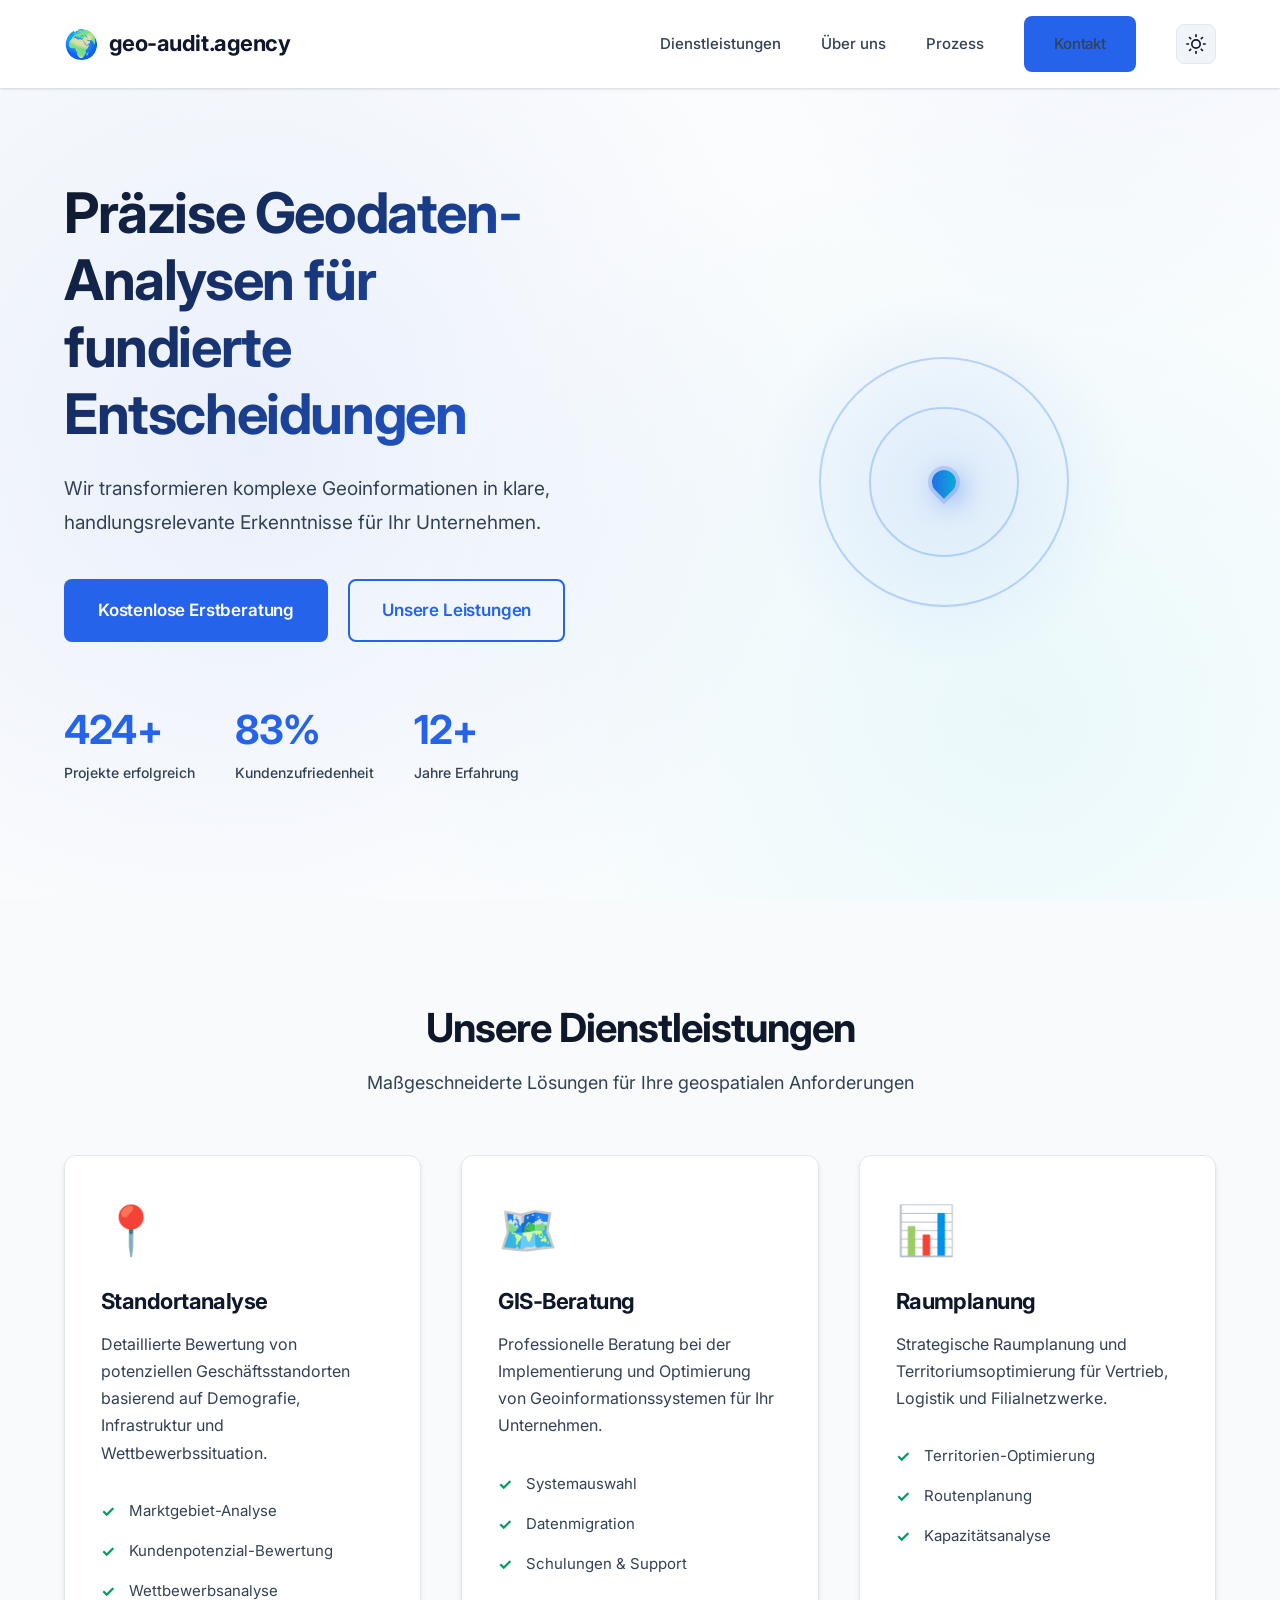
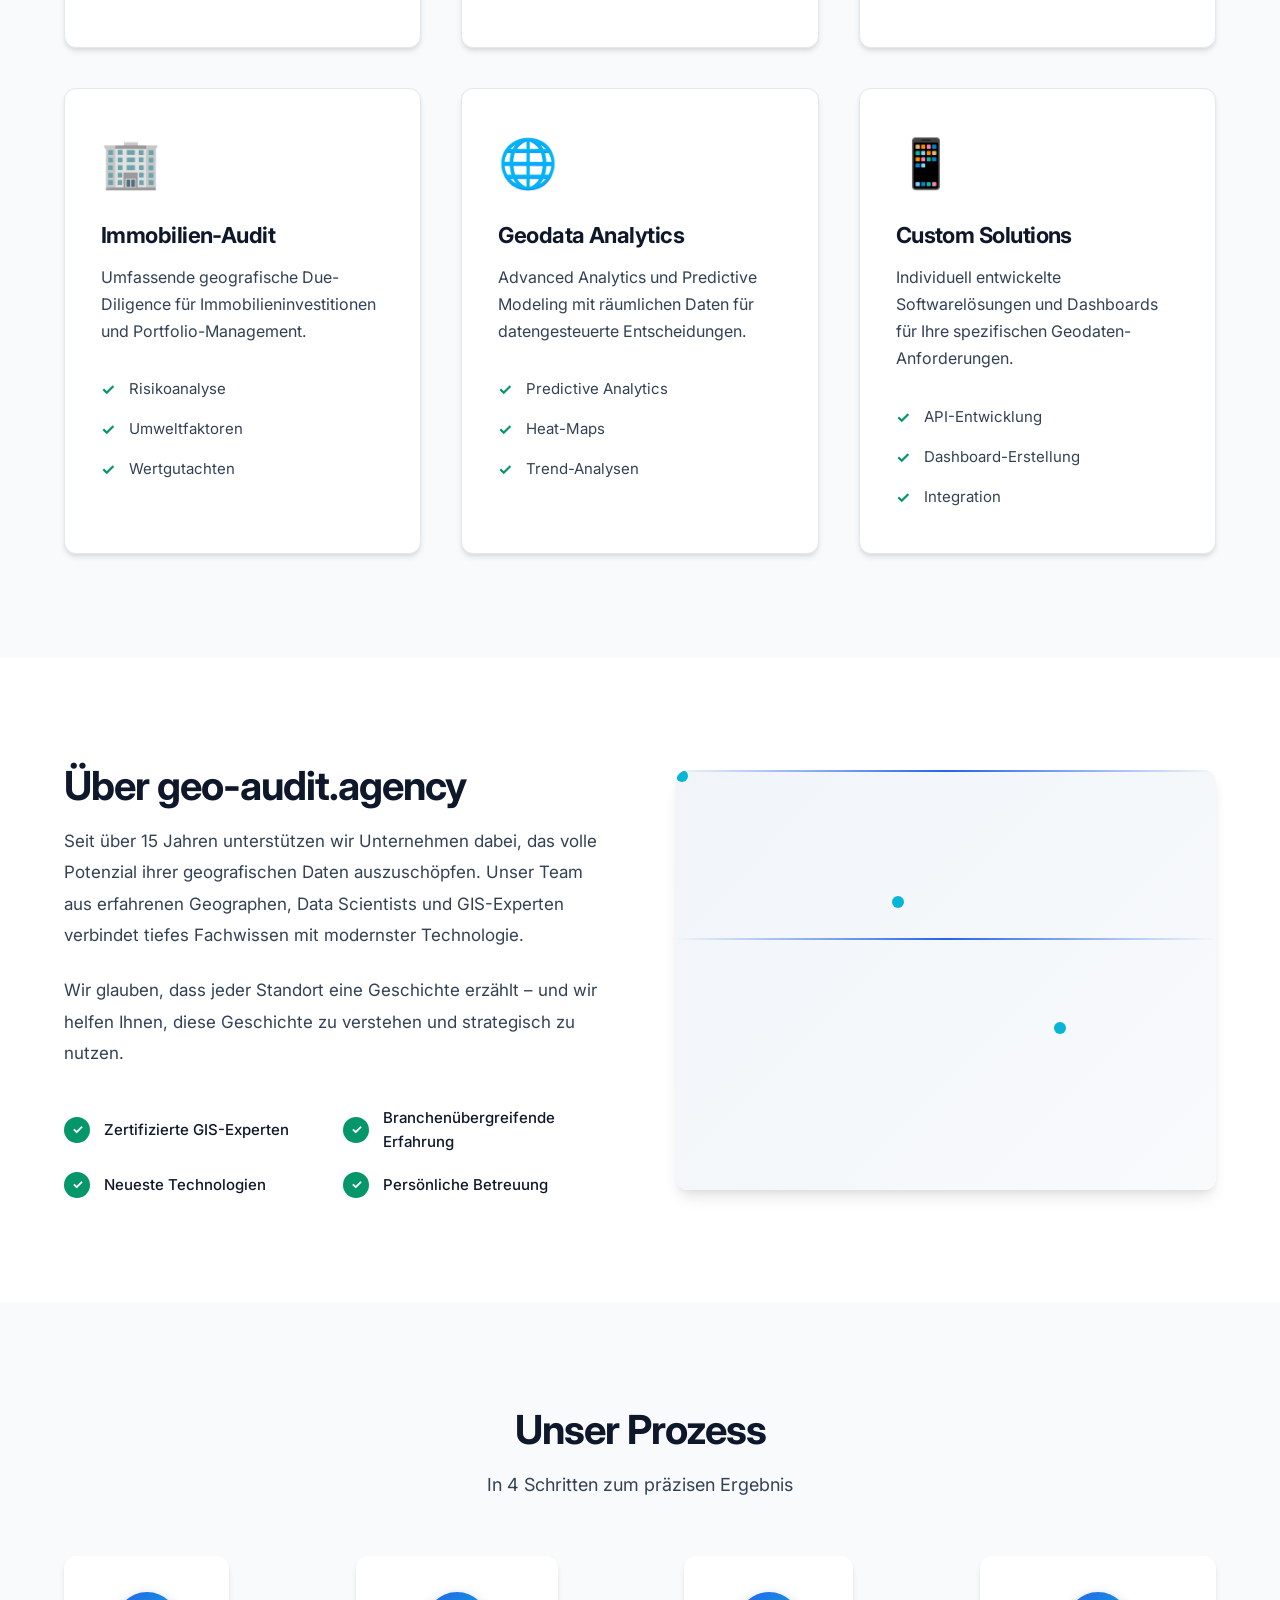
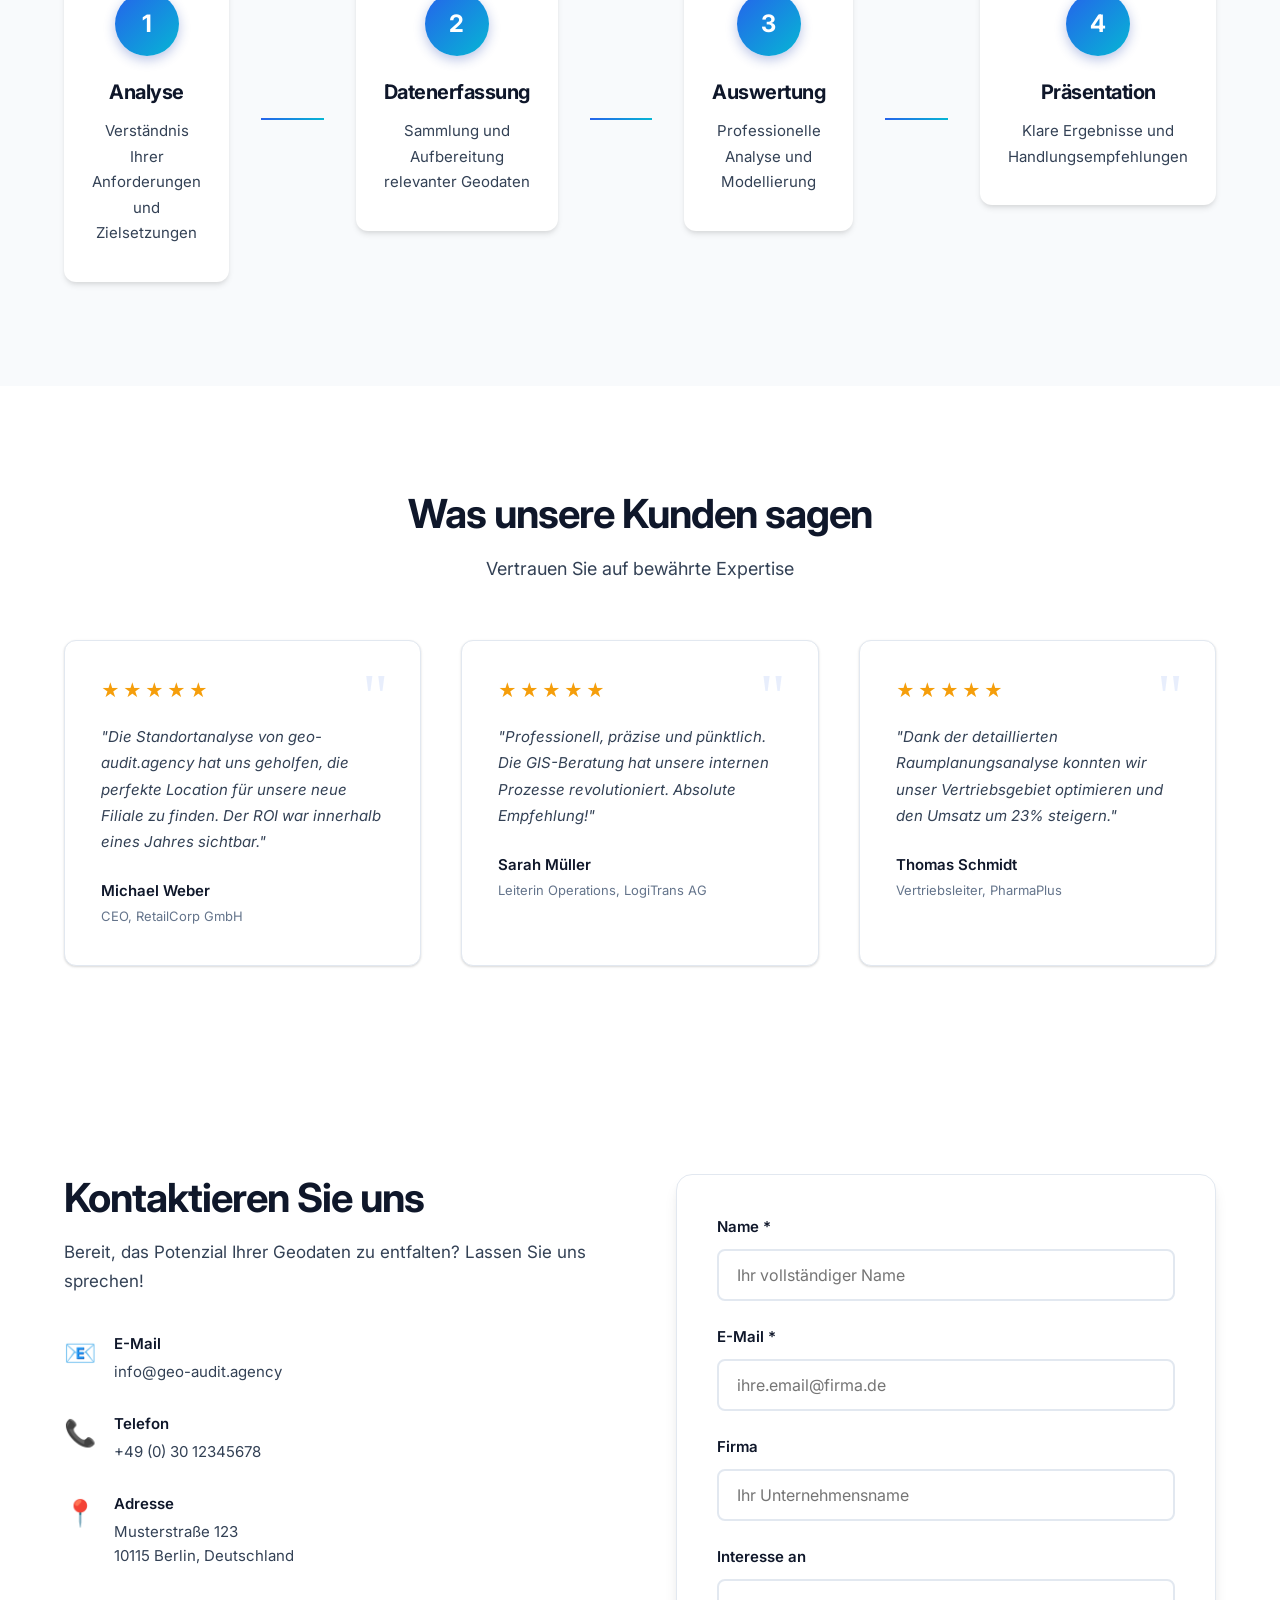
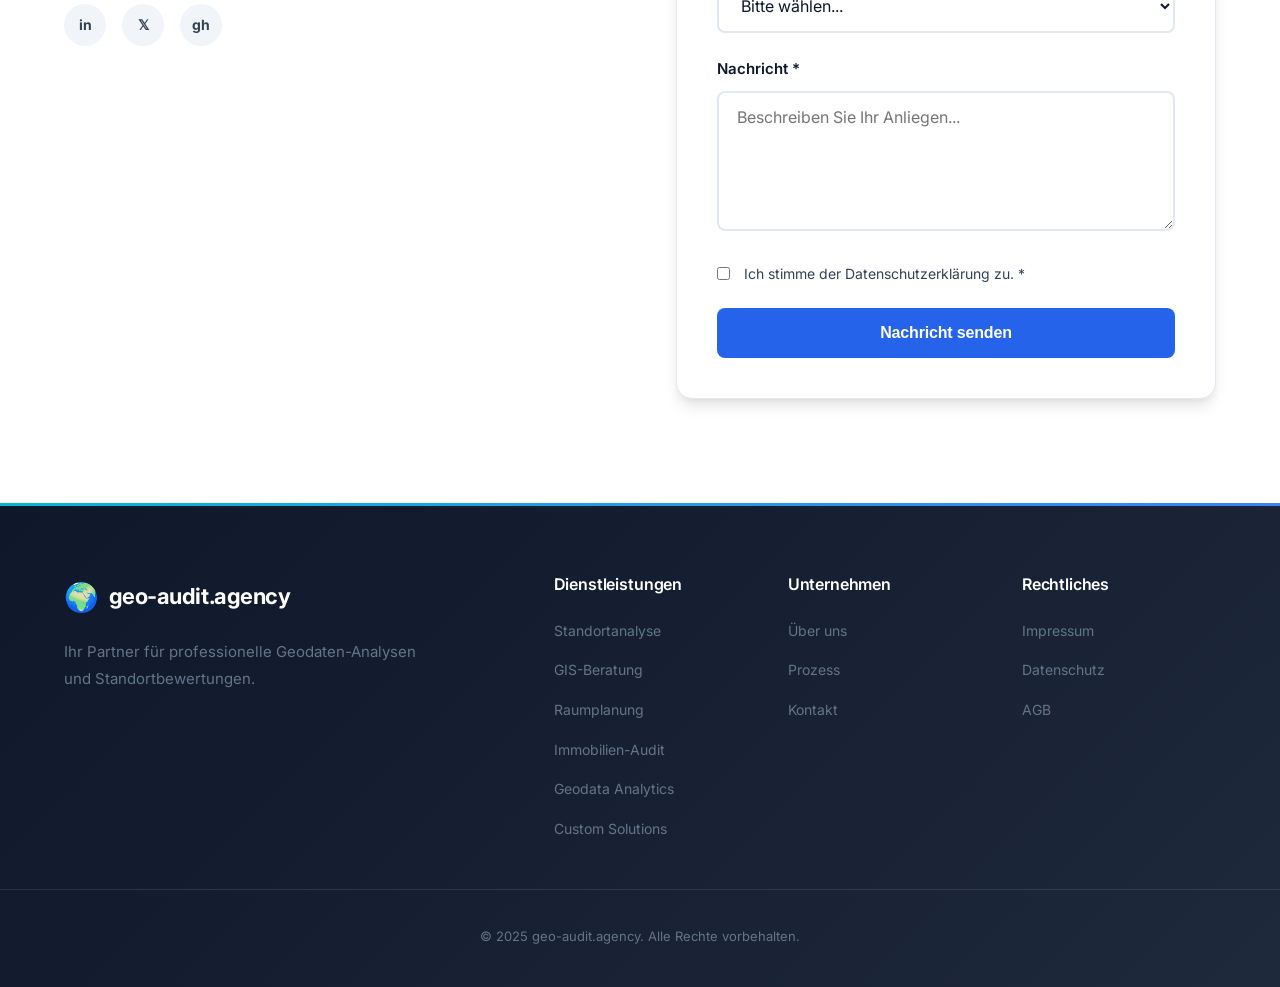
==== commit 70c3f18f: "update branch" ====
--- a/index.html
+++ b/index.html
@@ -82,7 +82,7 @@
                 <p class="section-subtitle">Maßgeschneiderte Lösungen für Ihre geospatialen Anforderungen</p>
             </div>
             <div class="services-grid">
-                <div class="service-card">
+                <a href="standortanalyse.html" class="service-card">
                     <div class="service-icon">📍</div>
                     <h3>Standortanalyse</h3>
                     <p>Detaillierte Bewertung von potenziellen Geschäftsstandorten basierend auf Demografie, Infrastruktur und Wettbewerbssituation.</p>
@@ -91,8 +91,8 @@
                         <li>Kundenpotenzial-Bewertung</li>
                         <li>Wettbewerbsanalyse</li>
                     </ul>
-                </div>
-                <div class="service-card">
+                </a>
+                <a href="gis-beratung.html" class="service-card">
                     <div class="service-icon">🗺️</div>
                     <h3>GIS-Beratung</h3>
                     <p>Professionelle Beratung bei der Implementierung und Optimierung von Geoinformationssystemen für Ihr Unternehmen.</p>
@@ -101,8 +101,8 @@
                         <li>Datenmigration</li>
                         <li>Schulungen & Support</li>
                     </ul>
-                </div>
-                <div class="service-card">
+                </a>
+                <a href="raumplanung.html" class="service-card">
                     <div class="service-icon">📊</div>
                     <h3>Raumplanung</h3>
                     <p>Strategische Raumplanung und Territoriumsoptimierung für Vertrieb, Logistik und Filialnetzwerke.</p>
@@ -111,8 +111,8 @@
                         <li>Routenplanung</li>
                         <li>Kapazitätsanalyse</li>
                     </ul>
-                </div>
-                <div class="service-card">
+                </a>
+                <a href="immobilien-audit.html" class="service-card">
                     <div class="service-icon">🏢</div>
                     <h3>Immobilien-Audit</h3>
                     <p>Umfassende geografische Due-Diligence für Immobilieninvestitionen und Portfolio-Management.</p>
@@ -121,8 +121,8 @@
                         <li>Umweltfaktoren</li>
                         <li>Wertgutachten</li>
                     </ul>
-                </div>
-                <div class="service-card">
+                </a>
+                <a href="geodata-analytics.html" class="service-card">
                     <div class="service-icon">🌐</div>
                     <h3>Geodata Analytics</h3>
                     <p>Advanced Analytics und Predictive Modeling mit räumlichen Daten für datengesteuerte Entscheidungen.</p>
@@ -131,8 +131,8 @@
                         <li>Heat-Maps</li>
                         <li>Trend-Analysen</li>
                     </ul>
-                </div>
-                <div class="service-card">
+                </a>
+                <a href="custom-solutions.html" class="service-card">
                     <div class="service-icon">📱</div>
                     <h3>Custom Solutions</h3>
                     <p>Individuell entwickelte Softwarelösungen und Dashboards für Ihre spezifischen Geodaten-Anforderungen.</p>
@@ -141,7 +141,7 @@
                         <li>Dashboard-Erstellung</li>
                         <li>Integration</li>
                     </ul>
-                </div>
+                </a>
             </div>
         </div>
     </section>
@@ -349,10 +349,12 @@
                 <div class="footer-column">
                     <h4>Dienstleistungen</h4>
                     <ul>
-                        <li><a href="#services">Standortanalyse</a></li>
-                        <li><a href="#services">GIS-Beratung</a></li>
-                        <li><a href="#services">Raumplanung</a></li>
-                        <li><a href="#services">Immobilien-Audit</a></li>
+                        <li><a href="standortanalyse.html">Standortanalyse</a></li>
+                        <li><a href="gis-beratung.html">GIS-Beratung</a></li>
+                        <li><a href="raumplanung.html">Raumplanung</a></li>
+                        <li><a href="immobilien-audit.html">Immobilien-Audit</a></li>
+                        <li><a href="geodata-analytics.html">Geodata Analytics</a></li>
+                        <li><a href="custom-solutions.html">Custom Solutions</a></li>
                     </ul>
                 </div>
                 <div class="footer-column">
--- a/styles.css
+++ b/styles.css
@@ -527,6 +527,9 @@
     border: 1px solid var(--border-color);
     position: relative;
     overflow: hidden;
+    text-decoration: none;
+    color: inherit;
+    display: block;
 }
 
 .service-card::before {
@@ -545,6 +548,20 @@
     transform: translateY(-8px);
     box-shadow: var(--shadow-xl), var(--shadow-glow);
     border-color: rgba(37, 99, 235, 0.3);
+    text-decoration: none;
+    color: inherit;
+}
+
+/* Ensure service cards work as links */
+a.service-card {
+    cursor: pointer;
+}
+
+a.service-card h3,
+a.service-card p,
+a.service-card .service-icon,
+a.service-card .service-features li {
+    pointer-events: none;
 }
 
 .service-card:hover::before {
